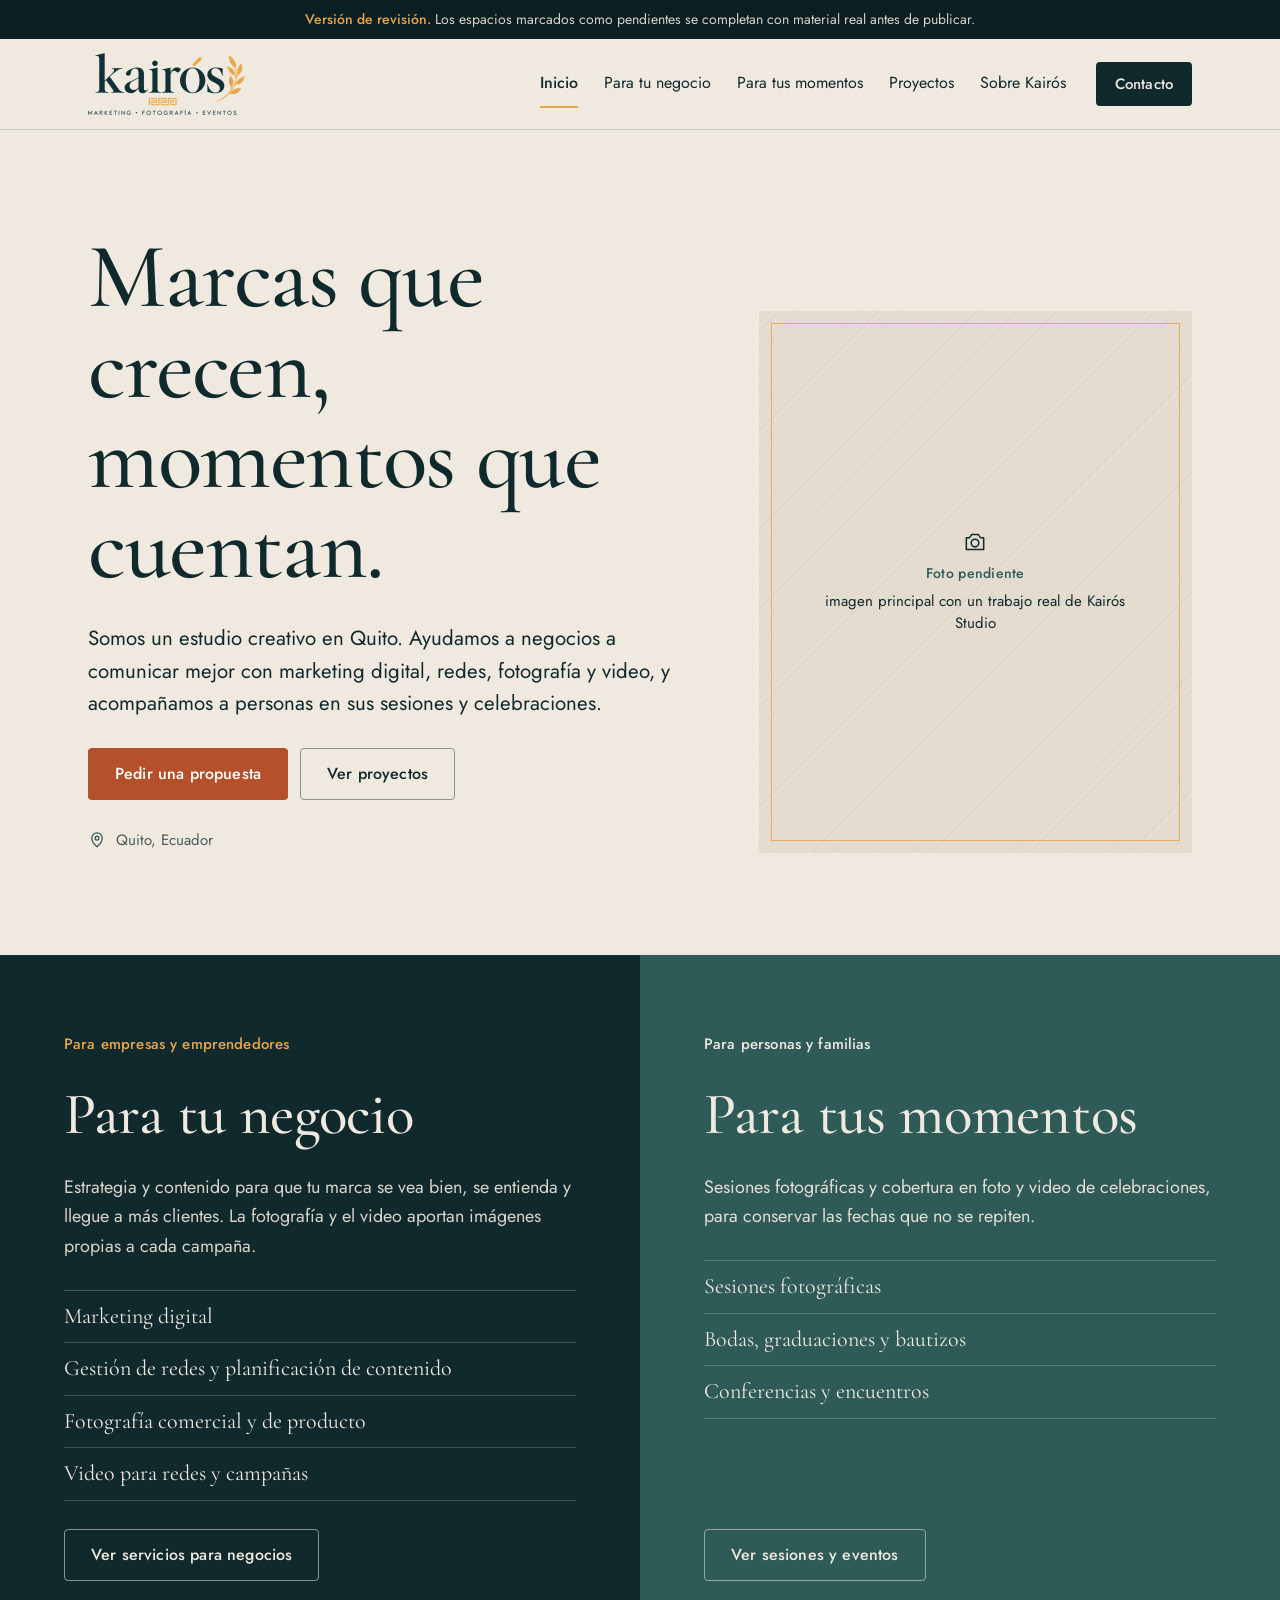
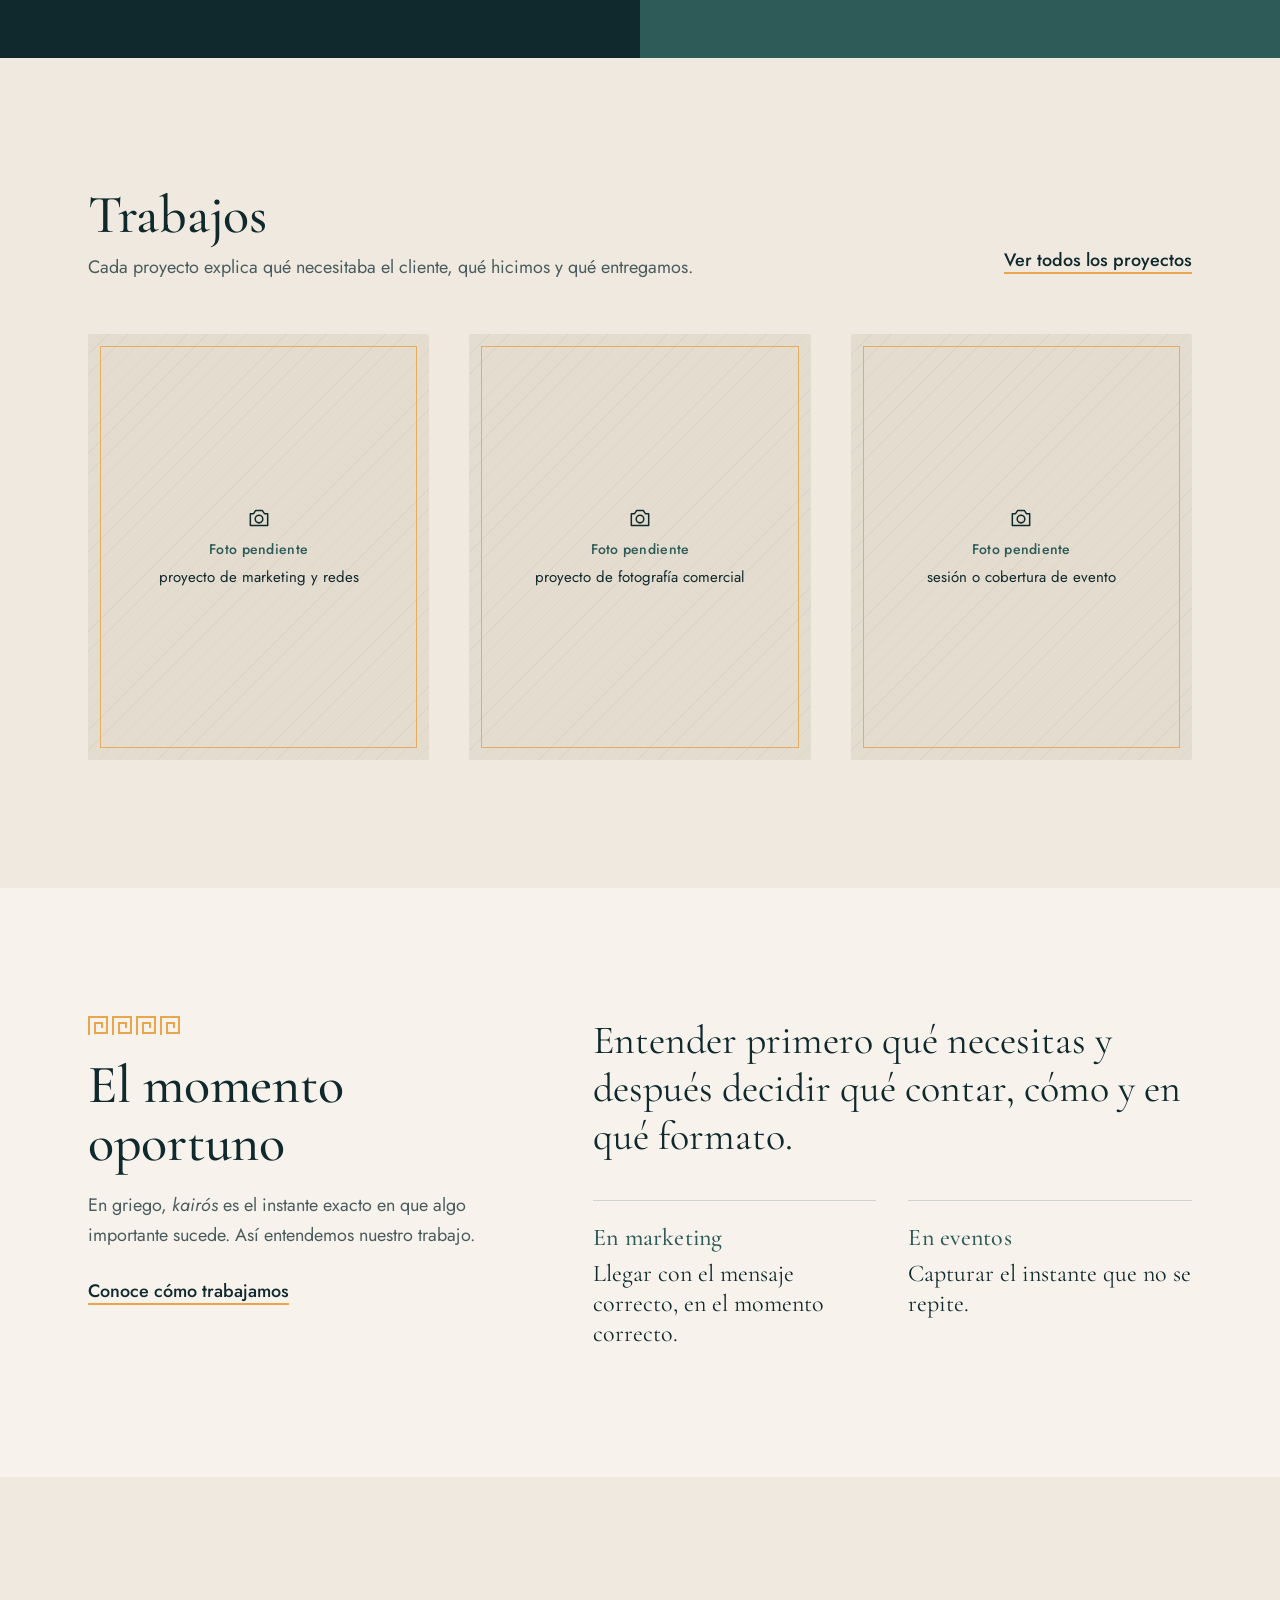
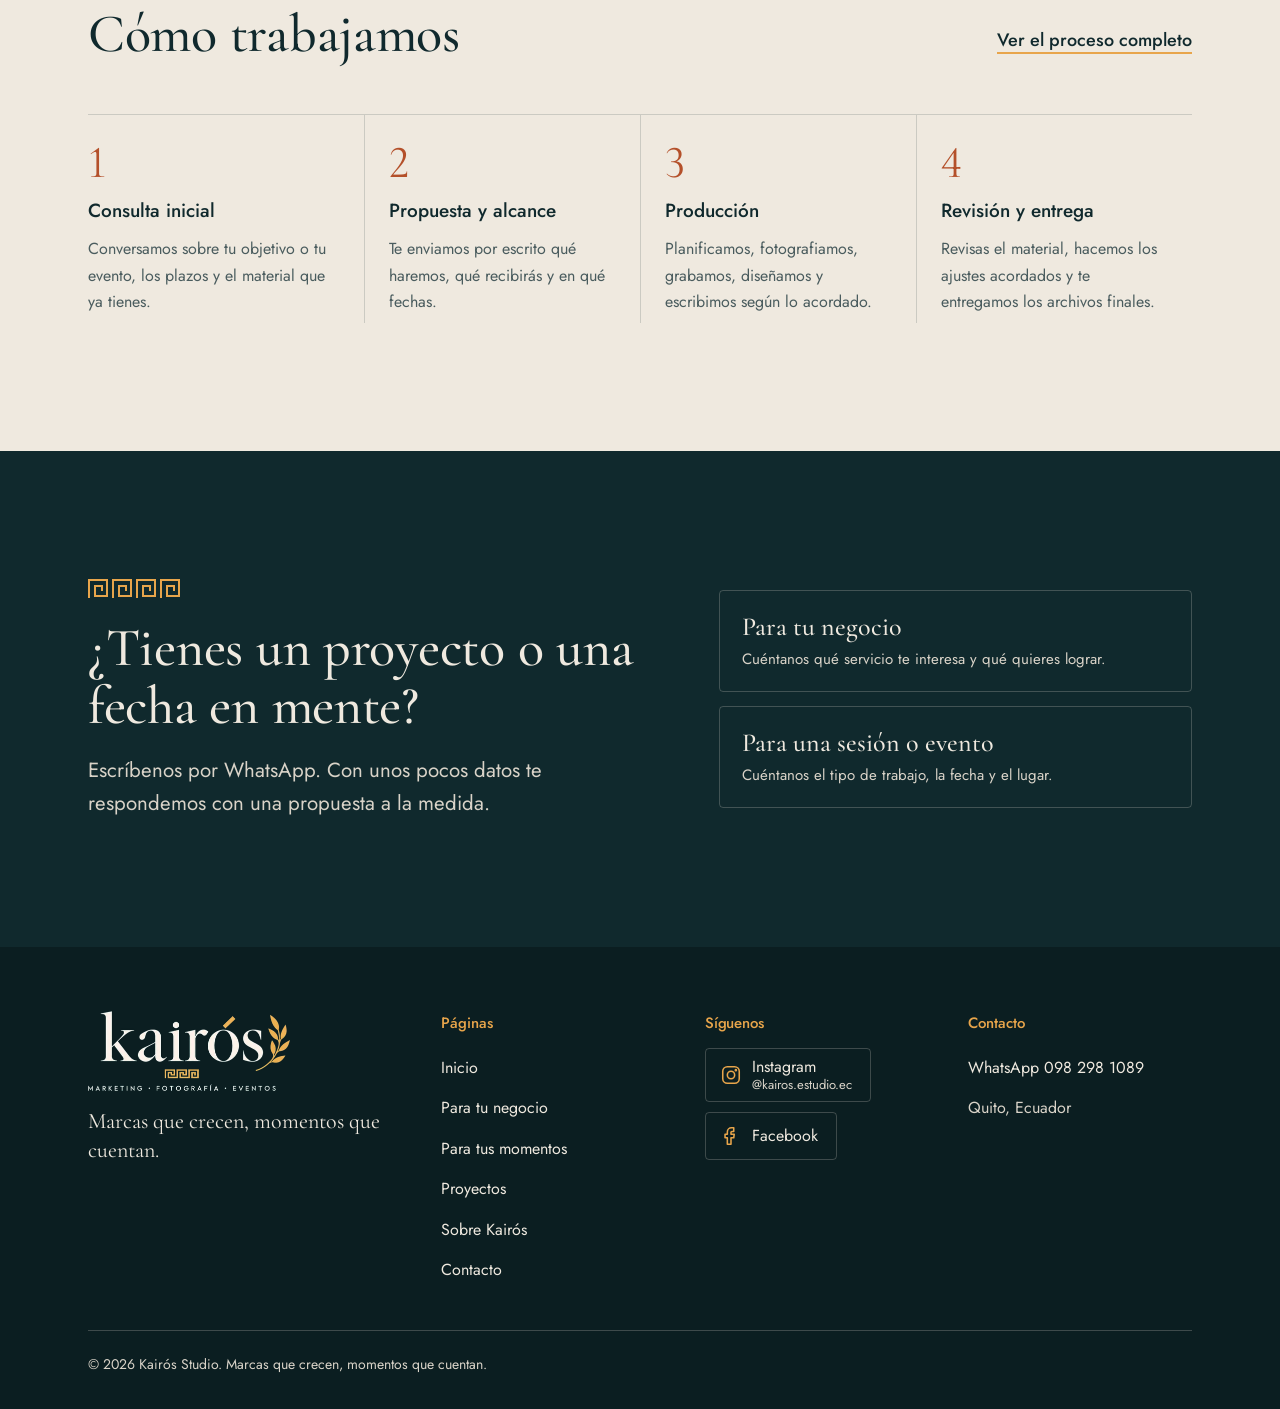
==== index.html @ 13f87791 "Vuelve a la revisión 1 con «Pedir una propuesta» como acción principal - Base: diseño de la revisión" ====
<!doctype html>
<html lang="es-EC">
<head>
<meta charset="utf-8">
<meta name="viewport" content="width=device-width, initial-scale=1">
<title>Kairós Studio · Marketing digital, fotografía y video en Quito</title>
<meta name="description" content="Estudio creativo en Quito: marketing digital, gestión de redes, fotografía comercial y video para negocios; sesiones y cobertura de celebraciones.">
<link rel="canonical" href="https://kairos-studio-ec.vercel.app/">
<meta name="theme-color" content="#10292D">
<meta property="og:type" content="website">
<meta property="og:locale" content="es_EC">
<meta property="og:site_name" content="Kairós Studio">
<meta property="og:url" content="https://kairos-studio-ec.vercel.app/">
<meta property="og:title" content="Kairós Studio · Marketing digital, fotografía y video en Quito">
<meta property="og:description" content="Estudio creativo en Quito: marketing digital, gestión de redes, fotografía comercial y video para negocios; sesiones y cobertura de celebraciones.">
<meta property="og:image" content="https://kairos-studio-ec.vercel.app/assets/og.jpg">
<meta name="twitter:card" content="summary_large_image">
<link rel="icon" type="image/png" href="/assets/favicon.png">
<link rel="apple-touch-icon" href="/assets/apple-touch-icon.png">
<link rel="preconnect" href="https://fonts.googleapis.com">
<link rel="preconnect" href="https://fonts.gstatic.com" crossorigin>
<link rel="stylesheet" href="https://fonts.googleapis.com/css2?family=Cormorant+Garamond:wght@500;600&amp;family=Jost:wght@400;500&amp;display=swap">
<link rel="stylesheet" href="/css/site.css">
<script>
document.documentElement.classList.add('js');
(function(){var m={'#servicios':'/negocio','#proceso':'/sobre#proceso','#eventos':'/momentos','#portafolio':'/proyectos','#nosotros':'/sobre'};function ir(){var p=location.pathname;if((p==='/'||p==='/index.html'||p==='/index')&&m[location.hash]){location.replace(m[location.hash]);}}ir();window.addEventListener('hashchange',ir);})();
</script>
<script src="/js/site.js" defer></script>
<script type="application/ld+json">
{"@context":"https://schema.org","@type":"ProfessionalService","name":"Kairós Studio","url":"https://kairos-studio-ec.vercel.app/","image":"https://kairos-studio-ec.vercel.app/assets/og.jpg",
"slogan":"Marcas que crecen, momentos que cuentan.","telephone":"+593982981089",
"address":{"@type":"PostalAddress","addressLocality":"Quito","addressCountry":"EC"},"areaServed":"Quito",
"sameAs":["https://www.instagram.com/kairos.estudio.ec/","https://www.facebook.com/profile.php?id=61595387390430"]}
</script>
</head>
<body>
<a class="skip-link" href="#contenido">Saltar al contenido</a>
<header class="site-header">
<p class="aviso-revision"><strong>Versión de revisión.</strong> Los espacios marcados como pendientes se completan con material real antes de publicar.</p>
<div class="wrap cabecera">
<a class="marca" href="/" aria-label="Kairós Studio, ir a Inicio"><img src="/assets/logo-petroleo.webp" alt="Kairós Studio" width="157" height="62"></a>
<button class="boton-menu" type="button" aria-expanded="false" aria-controls="menu">
<svg class="ico-abrir" width="20" height="20" viewBox="0 0 24 24" fill="none" stroke="currentColor" stroke-width="1.8" stroke-linecap="round" stroke-linejoin="round" aria-hidden="true" focusable="false"><path d="M4 7h16M4 12h16M4 17h16"></path></svg>
<svg class="ico-cerrar" width="20" height="20" viewBox="0 0 24 24" fill="none" stroke="currentColor" stroke-width="1.8" stroke-linecap="round" stroke-linejoin="round" aria-hidden="true" focusable="false"><path d="M6 6l12 12M18 6L6 18"></path></svg>
Menú
</button>
<nav id="menu" class="menu" aria-label="Principal">
<a class="menu-enlace" href="/" aria-current="page">Inicio</a>
<a class="menu-enlace" href="/negocio">Para tu negocio</a>
<a class="menu-enlace" href="/momentos">Para tus momentos</a>
<a class="menu-enlace" href="/proyectos">Proyectos</a>
<a class="menu-enlace" href="/sobre">Sobre Kairós</a>
<a class="btn btn-oscuro btn-s" href="/contacto">Contacto</a>
</nav>
</div>
</header>
<main id="contenido">
<div class="wrap portada">
<div class="portada-texto">
<h1 class="t-portada">Marcas que crecen, momentos que cuentan.</h1>
<p class="entrada">Somos un estudio creativo en Quito. Ayudamos a negocios a comunicar mejor con marketing digital, redes, fotografía y video, y acompañamos a personas en sus sesiones y celebraciones.</p>
<div class="botones">
<a class="btn btn-principal" href="/contacto">Pedir una propuesta</a>
<a class="btn btn-linea" href="/proyectos">Ver proyectos</a>
</div>
<p class="portada-lugar"><svg width="18" height="18" viewBox="0 0 24 24" fill="none" stroke="currentColor" stroke-width="1.7" stroke-linecap="round" stroke-linejoin="round" aria-hidden="true" focusable="false"><path d="M12 21s-7-6.2-7-11.5A7 7 0 0 1 19 9.5C19 14.8 12 21 12 21z"></path><circle cx="12" cy="9.5" r="2.5"></circle></svg>Quito, Ecuador</p>
</div>
<figure class="foto foto--retrato foto--pendiente" role="img" aria-label="Espacio para foto pendiente: imagen principal con un trabajo real de Kairós Studio"><figcaption class="foto-nota"><svg width="26" height="26" viewBox="0 0 24 24" fill="none" stroke="currentColor" stroke-width="1.4" stroke-linecap="round" stroke-linejoin="round" aria-hidden="true" focusable="false"><path d="M4 8h3l2-3h6l2 3h3v11H4z"></path><circle cx="12" cy="13" r="3.5"></circle></svg><strong>Foto pendiente</strong><span>imagen principal con un trabajo real de Kairós Studio</span></figcaption></figure>
</div>

<section class="diptico" aria-label="Elige tu recorrido">
<div class="recorrido recorrido--negocio sobre-oscuro">
<p class="etiqueta" style="color: var(--dorado)">Para empresas y emprendedores</p>
<h2>Para tu negocio</h2>
<p>Estrategia y contenido para que tu marca se vea bien, se entienda y llegue a más clientes. La fotografía y el video aportan imágenes propias a cada campaña.</p>
<ul class="recorrido-lista">
<li>Marketing digital</li><li>Gestión de redes y planificación de contenido</li><li>Fotografía comercial y de producto</li><li>Video para redes y campañas</li>
</ul>
<div class="botones"><a class="btn btn-linea" href="/negocio">Ver servicios para negocios</a></div>
</div>
<div class="recorrido recorrido--momentos sobre-jade">
<p class="etiqueta">Para personas y familias</p>
<h2>Para tus momentos</h2>
<p>Sesiones fotográficas y cobertura en foto y video de celebraciones, para conservar las fechas que no se repiten.</p>
<ul class="recorrido-lista">
<li>Sesiones fotográficas</li>
<li>Bodas, graduaciones y bautizos</li>
<li>Conferencias y encuentros</li>
</ul>
<div class="botones"><a class="btn btn-linea" href="/momentos">Ver sesiones y eventos</a></div>
</div>
</section>

<section class="bloque" aria-labelledby="trabajos-titulo">
<div class="wrap">
<div class="encabezado-fila">
<div class="pila-s"><h2 id="trabajos-titulo" class="t-seccion">Trabajos</h2><p class="suave medida">Cada proyecto explica qué necesitaba el cliente, qué hicimos y qué entregamos.</p></div>
<a class="enlace-flecha" href="/proyectos">Ver todos los proyectos</a>
</div>
<div class="proyectos" style="grid-template-columns: repeat(auto-fit, minmax(260px, 1fr))">
<figure class="foto foto--retrato foto--pendiente" role="img" aria-label="Espacio para foto pendiente: proyecto de marketing y redes"><figcaption class="foto-nota"><svg width="26" height="26" viewBox="0 0 24 24" fill="none" stroke="currentColor" stroke-width="1.4" stroke-linecap="round" stroke-linejoin="round" aria-hidden="true" focusable="false"><path d="M4 8h3l2-3h6l2 3h3v11H4z"></path><circle cx="12" cy="13" r="3.5"></circle></svg><strong>Foto pendiente</strong><span>proyecto de marketing y redes</span></figcaption></figure>
<figure class="foto foto--retrato foto--pendiente" role="img" aria-label="Espacio para foto pendiente: proyecto de fotografía comercial"><figcaption class="foto-nota"><svg width="26" height="26" viewBox="0 0 24 24" fill="none" stroke="currentColor" stroke-width="1.4" stroke-linecap="round" stroke-linejoin="round" aria-hidden="true" focusable="false"><path d="M4 8h3l2-3h6l2 3h3v11H4z"></path><circle cx="12" cy="13" r="3.5"></circle></svg><strong>Foto pendiente</strong><span>proyecto de fotografía comercial</span></figcaption></figure>
<figure class="foto foto--retrato foto--pendiente" role="img" aria-label="Espacio para foto pendiente: sesión o cobertura de evento"><figcaption class="foto-nota"><svg width="26" height="26" viewBox="0 0 24 24" fill="none" stroke="currentColor" stroke-width="1.4" stroke-linecap="round" stroke-linejoin="round" aria-hidden="true" focusable="false"><path d="M4 8h3l2-3h6l2 3h3v11H4z"></path><circle cx="12" cy="13" r="3.5"></circle></svg><strong>Foto pendiente</strong><span>sesión o cobertura de evento</span></figcaption></figure>
</div>
</div>
</section>

<section class="bloque fondo-papel" aria-labelledby="enfoque-titulo">
<div class="wrap significado">
<div class="pila">
<svg class="greca" viewBox="0 0 96 20" aria-hidden="true" focusable="false"><path d="M1 19V1h18v16H7V7h7v5M25 19V1h18v16H31V7h7v5M49 19V1h18v16H55V7h7v5M73 19V1h18v16H79V7h7v5" fill="none" stroke="currentColor" stroke-width="2"></path></svg>
<h2 id="enfoque-titulo" class="t-seccion">El momento oportuno</h2>
<p class="suave">En griego, <em>kairós</em> es el instante exacto en que algo importante sucede. Así entendemos nuestro trabajo.</p>
<a class="enlace-flecha" href="/sobre">Conoce cómo trabajamos</a>
</div>
<div>
<blockquote>Entender primero qué necesitas y después decidir qué contar, cómo y en qué formato.</blockquote>
<div class="significado-pares">
<div><p class="etiqueta">En marketing</p><p>Llegar con el mensaje correcto, en el momento correcto.</p></div>
<div><p class="etiqueta">En eventos</p><p>Capturar el instante que no se repite.</p></div>
</div>
</div>
</div>
</section>

<section class="bloque" aria-labelledby="proceso-titulo">
<div class="wrap">
<div class="encabezado-fila">
<h2 id="proceso-titulo" class="t-seccion">Cómo trabajamos</h2>
<a class="enlace-flecha" href="/sobre#proceso">Ver el proceso completo</a>
</div>
<ol class="pasos"><li><h3>Consulta inicial</h3><p>Conversamos sobre tu objetivo o tu evento, los plazos y el material que ya tienes.</p></li><li><h3>Propuesta y alcance</h3><p>Te enviamos por escrito qué haremos, qué recibirás y en qué fechas.</p></li><li><h3>Producción</h3><p>Planificamos, fotografiamos, grabamos, diseñamos y escribimos según lo acordado.</p></li><li><h3>Revisión y entrega</h3><p>Revisas el material, hacemos los ajustes acordados y te entregamos los archivos finales.</p></li></ol>
</div>
</section>

<section class="sobre-oscuro bloque" aria-labelledby="llamada-titulo">
<div class="wrap llamada">
<div class="pila">
<svg class="greca" viewBox="0 0 96 20" aria-hidden="true" focusable="false"><path d="M1 19V1h18v16H7V7h7v5M25 19V1h18v16H31V7h7v5M49 19V1h18v16H55V7h7v5M73 19V1h18v16H79V7h7v5" fill="none" stroke="currentColor" stroke-width="2"></path></svg>
<h2 id="llamada-titulo" class="t-seccion">¿Tienes un proyecto o una fecha en mente?</h2>
<p class="entrada">Escríbenos por WhatsApp. Con unos pocos datos te respondemos con una propuesta a la medida.</p>
</div>
<div class="llamada-opciones">
<a class="llamada-opcion" href="/contacto#negocio"><strong>Para tu negocio</strong><span>Cuéntanos qué servicio te interesa y qué quieres lograr.</span></a>
<a class="llamada-opcion" href="/contacto#momentos"><strong>Para una sesión o evento</strong><span>Cuéntanos el tipo de trabajo, la fecha y el lugar.</span></a>
</div>
</div>
</section>
</main>
<footer class="site-footer">
<div class="wrap pie">
<div class="pie-marca">
<a href="/" aria-label="Kairós Studio, ir a Inicio"><img src="/assets/logo-marfil.webp" alt="Kairós Studio: marketing, fotografía, eventos" width="202" height="80"></a>
<p>Marcas que crecen, momentos que cuentan.</p>
</div>
<nav aria-label="Páginas del sitio">
<h2>Páginas</h2>
<ul class="pie-enlaces">
<li><a href="/">Inicio</a></li>
<li><a href="/negocio">Para tu negocio</a></li>
<li><a href="/momentos">Para tus momentos</a></li>
<li><a href="/proyectos">Proyectos</a></li>
<li><a href="/sobre">Sobre Kairós</a></li>
<li><a href="/contacto">Contacto</a></li>
</ul>
</nav>
<div>
<h2>Síguenos</h2>
<ul class="redes">
<li><a class="red" href="https://www.instagram.com/kairos.estudio.ec/" target="_blank" rel="noopener noreferrer"><svg width="22" height="22" viewBox="0 0 24 24" fill="none" stroke="currentColor" stroke-width="1.7" stroke-linecap="round" stroke-linejoin="round" aria-hidden="true" focusable="false"><rect x="3" y="3" width="18" height="18" rx="5"></rect><circle cx="12" cy="12" r="4"></circle><circle cx="17.3" cy="6.7" r="0.6" fill="currentColor"></circle></svg><span>Instagram<small>@kairos.estudio.ec</small></span><span class="visually-hidden"> (se abre en una pestaña nueva)</span></a></li>
<li><a class="red" href="https://www.facebook.com/profile.php?id=61595387390430" target="_blank" rel="noopener noreferrer"><svg width="22" height="22" viewBox="0 0 24 24" fill="none" stroke="currentColor" stroke-width="1.7" stroke-linecap="round" stroke-linejoin="round" aria-hidden="true" focusable="false"><path d="M15 3h-2.5A4.5 4.5 0 0 0 8 7.5V10H5.5v4H8v7h4v-7h3l.5-4H12V7.8c0-.6.5-.8 1-.8h2z"></path></svg><span>Facebook</span><span class="visually-hidden"> (se abre en una pestaña nueva)</span></a></li>
</ul>
</div>
<div>
<h2>Contacto</h2>
<ul class="pie-enlaces">
<li><a href="https://wa.me/593982981089?text=Hola%2C%20Kair%C3%B3s%20Studio.%20Quiero%20hacer%20una%20consulta." target="_blank" rel="noopener noreferrer">WhatsApp 098 298 1089<span class="visually-hidden"> (se abre en una pestaña nueva)</span></a></li>
<li class="texto">Quito, Ecuador</li>
</ul>
</div>
</div>
<div class="wrap"><p class="pie-final">© 2026 Kairós Studio. Marcas que crecen, momentos que cuentan.</p></div>
</footer>
</body>
</html>
---- css/site.css ----
/* Kairós Studio · estilos del sitio
   Paleta de marca: petróleo #10292D · jade #2E5A57 · marfil #EFE9DF · dorado #E8A54B
   Atardecer #D9673A no alcanza contraste con texto blanco; los botones usan #B4502A (5.1:1). */

:root {
  --petroleo: #10292D;
  --petroleo-hondo: #0B1E21;
  --jade: #2E5A57;
  --jade-hondo: #24494A;
  --marfil: #EFE9DF;
  --papel: #F7F3EC;
  --marco: #E3DCCF;
  --dorado: #E8A54B;
  --atardecer: #B4502A;
  --atardecer-hover: #9C4322;
  --tinta-suave: #4A5C5E;
  --linea: rgba(16, 41, 45, 0.16);
  --linea-clara: rgba(239, 233, 223, 0.22);
  --claro: #D9D3C8;
  --serif: 'Cormorant Garamond', 'Cormorant', Georgia, 'Times New Roman', serif;
  --sans: 'Jost', 'Avenir Next', 'Helvetica Neue', Arial, sans-serif;
  --ancho: 1200px;
  --margen: clamp(20px, 5vw, 48px);
}

*, *::before, *::after { box-sizing: border-box; }
html { scroll-behavior: smooth; overflow-x: clip; -webkit-text-size-adjust: 100%; }
body {
  margin: 0; background: var(--marfil); color: var(--petroleo);
  font-family: var(--sans); font-size: 18px; line-height: 1.65; font-weight: 400;
}
img { max-width: 100%; height: auto; display: block; }
a { color: var(--jade); text-underline-offset: 3px; }
a:hover { color: var(--petroleo); }
:focus-visible { outline: 2px solid var(--atardecer); outline-offset: 3px; border-radius: 2px; }
.sobre-oscuro :focus-visible, .site-footer :focus-visible { outline-color: var(--dorado); }
[id] { scroll-margin-top: 24px; }
p { margin: 0; }
ul, ol { margin: 0; padding: 0; }

.visually-hidden {
  position: absolute !important; width: 1px; height: 1px; padding: 0; margin: -1px;
  overflow: hidden; clip: rect(0 0 0 0); white-space: nowrap; border: 0;
}
.skip-link {
  position: absolute; left: 16px; top: -80px; z-index: 20;
  background: var(--petroleo); color: var(--marfil); padding: 12px 18px; border-radius: 4px;
}
.skip-link:focus { top: 12px; color: var(--marfil); }

.wrap { max-width: var(--ancho); margin: 0 auto; padding-left: var(--margen); padding-right: var(--margen); }
.bloque { padding-top: clamp(72px, 10vw, 128px); padding-bottom: clamp(72px, 10vw, 128px); }
.bloque--corto { padding-top: clamp(56px, 7vw, 88px); padding-bottom: clamp(56px, 7vw, 88px); }
.fondo-papel { background: var(--papel); }
.fondo-blanco { background: #FFFFFF; }
.sobre-oscuro { background: var(--petroleo); color: var(--marfil); }
.sobre-oscuro a:not(.btn) { color: var(--marfil); }
.sobre-jade { background: var(--jade); color: var(--marfil); }
.sobre-jade a:not(.btn) { color: var(--marfil); }

/* ---------- Tipografía ---------- */
h1, h2, h3, h4 { margin: 0; font-family: var(--serif); font-weight: 500; letter-spacing: -0.005em; }
.t-portada { font-size: clamp(46px, 7.2vw, 96px); line-height: 0.98; letter-spacing: -0.015em; }
.t-pagina { font-size: clamp(42px, 6vw, 76px); line-height: 1.02; }
.t-seccion { font-size: clamp(34px, 4.4vw, 54px); line-height: 1.06; }
.t-sub { font-size: clamp(26px, 2.6vw, 32px); line-height: 1.15; font-weight: 600; }
.entrada { font-size: clamp(19px, 1.6vw, 21px); line-height: 1.6; max-width: 36em; }
.sobre-oscuro .entrada, .sobre-jade .entrada { color: var(--claro); }
.suave { color: var(--tinta-suave); }
.sobre-oscuro .suave { color: var(--claro); }
.etiqueta { font-size: 15px; font-weight: 500; color: var(--jade); letter-spacing: 0.01em; }
.sobre-oscuro .etiqueta { color: var(--dorado); }
.sobre-jade .etiqueta { color: var(--marfil); }
.medida { max-width: 40em; }
.pila > * + * { margin-top: 20px; }
.pila-s > * + * { margin-top: 10px; }
.pila-l > * + * { margin-top: 32px; }

.greca { display: block; width: 96px; height: 20px; color: var(--dorado); }

/* ---------- Botones ---------- */
.btn {
  display: inline-flex; align-items: center; justify-content: center; gap: 10px;
  min-height: 52px; padding: 14px 26px; border-radius: 4px;
  font-family: var(--sans); font-size: 16px; font-weight: 500; line-height: 1.2; letter-spacing: 0.01em;
  text-decoration: none; cursor: pointer; border: 1px solid transparent;
  transition: background-color .15s ease, border-color .15s ease, color .15s ease;
}
.btn svg { flex: none; }
/* Terracota solo para la acción principal: fondo #B4502A con texto blanco (5,1:1) */
.btn-principal, .btn-principal:visited { background: var(--atardecer); color: #FFFFFF; }
.btn-principal:hover { background: var(--atardecer-hover); color: #FFFFFF; }
.btn-oscuro, .btn-oscuro:visited { background: var(--petroleo); color: var(--marfil); }
.btn-oscuro:hover { background: var(--jade); color: var(--marfil); }
.btn-linea, .btn-linea:visited { color: var(--petroleo); border-color: rgba(16,41,45,0.45); background: transparent; }
.btn-linea:hover { background: rgba(16,41,45,0.06); border-color: var(--petroleo); color: var(--petroleo); }
.sobre-oscuro .btn-linea, .sobre-jade .btn-linea,
.sobre-oscuro .btn-linea:visited, .sobre-jade .btn-linea:visited { color: var(--marfil); border-color: rgba(239,233,223,0.55); }
.sobre-oscuro .btn-linea:hover, .sobre-jade .btn-linea:hover { background: rgba(239,233,223,0.1); color: var(--marfil); border-color: var(--marfil); }
.btn-s { min-height: 44px; padding: 10px 18px; font-size: 15px; }
.botones { display: flex; flex-wrap: wrap; gap: 12px; }

.enlace-flecha {
  display: inline-flex; align-items: center; gap: 8px; min-height: 44px;
  font-weight: 500; color: var(--petroleo); text-decoration: underline;
  text-decoration-color: var(--dorado); text-decoration-thickness: 2px; text-underline-offset: 6px;
}
.enlace-flecha:hover { color: var(--jade); }
.sobre-oscuro .enlace-flecha, .sobre-jade .enlace-flecha { color: var(--marfil); }

/* ---------- Encabezado y menú ---------- */
.site-header { background: var(--marfil); border-bottom: 1px solid var(--linea); position: relative; z-index: 5; }
.cabecera { display: flex; flex-wrap: wrap; align-items: center; justify-content: space-between; gap: 12px 24px; padding-top: 14px; padding-bottom: 14px; }
.marca { display: flex; align-items: center; color: var(--petroleo); text-decoration: none; }
.marca img { height: 62px; width: auto; }
.menu { display: flex; flex-wrap: wrap; align-items: center; gap: 4px 26px; font-size: 16px; }
.menu-enlace { color: var(--petroleo); text-decoration: none; padding: 10px 0; border-bottom: 2px solid transparent; }
.menu-enlace:hover { color: var(--jade); border-bottom-color: var(--linea); }
.menu-enlace[aria-current="page"] { border-bottom-color: var(--dorado); font-weight: 500; }
.menu .btn { margin-left: 4px; }
.boton-menu {
  display: none; align-items: center; gap: 8px; min-height: 44px; padding: 8px 16px;
  background: transparent; color: var(--petroleo); font: inherit; font-size: 16px;
  border: 1px solid rgba(16,41,45,0.35); border-radius: 4px; cursor: pointer;
}
.boton-menu .ico-cerrar { display: none; }
.boton-menu[aria-expanded="true"] .ico-abrir { display: none; }
.boton-menu[aria-expanded="true"] .ico-cerrar { display: inline; }

@media (max-width: 1000px) {
  .js .boton-menu { display: inline-flex; }
  .js .menu { display: none; }
  .js .menu.abierto { display: flex; flex-direction: column; align-items: stretch; gap: 0; width: 100%; padding: 6px 0 8px; font-size: 18px; }
  .js .menu.abierto .menu-enlace { padding: 13px 2px; border-bottom: 1px solid var(--linea); }
  .js .menu.abierto .menu-enlace[aria-current="page"] { color: var(--jade); border-bottom-color: var(--linea); }
  .js .menu.abierto .btn { margin: 16px 0 0; }
  .marca img { height: 52px; }
}

/* ---------- Migas ---------- */
.migas ol { list-style: none; display: flex; flex-wrap: wrap; gap: 8px; font-size: 15px; color: var(--tinta-suave); }
.migas li + li::before { content: "/"; margin-right: 8px; opacity: .55; }
.migas a { display: inline-block; padding: 6px 0; text-decoration: none; }
.migas a:hover { text-decoration: underline; }
.migas [aria-current] { display: inline-block; padding: 6px 0; }

/* ---------- Foto pendiente (versión de revisión) ---------- */
.foto { position: relative; margin: 0; background: var(--marco); border-radius: 2px; overflow: hidden; }
.foto--retrato { aspect-ratio: 4 / 5; }
.foto--apaisada { aspect-ratio: 3 / 2; }
.foto--alta { aspect-ratio: 3 / 4; }
.foto--cuadrada { aspect-ratio: 1 / 1; }
.foto--pendiente {
  display: flex; align-items: center; justify-content: center; text-align: center; padding: 24px;
  background-color: var(--marco);
  background-image: repeating-linear-gradient(135deg, rgba(16,41,45,0.035) 0 1px, transparent 1px 14px);
}
.foto--pendiente::after {
  content: ""; position: absolute; inset: 12px; border: 1px solid rgba(232,165,75,0.85); pointer-events: none;
}
.foto--pendiente .foto-nota { max-width: 22em; display: flex; flex-direction: column; align-items: center; gap: 8px; color: var(--petroleo); font-size: 15px; line-height: 1.45; }
.foto--pendiente .foto-nota strong { font-weight: 500; font-size: 14px; letter-spacing: 0.02em; color: var(--jade); }
.sobre-oscuro .foto--pendiente, .sobre-jade .foto--pendiente { background-color: #1B3A3D; background-image: repeating-linear-gradient(135deg, rgba(239,233,223,0.05) 0 1px, transparent 1px 14px); }
.sobre-oscuro .foto--pendiente .foto-nota, .sobre-jade .foto--pendiente .foto-nota { color: var(--marfil); }
.sobre-oscuro .foto--pendiente .foto-nota strong, .sobre-jade .foto--pendiente .foto-nota strong { color: var(--dorado); }

/* Notas de revisión: se eliminan antes de publicar */
.nota-revision {
  border: 1px dashed rgba(16,41,45,0.5); background: rgba(255,255,255,0.55); border-radius: 4px;
  padding: 14px 18px; font-size: 15px; line-height: 1.5; color: var(--petroleo); max-width: 46em;
}
.nota-revision strong { font-weight: 600; }
.sobre-oscuro .nota-revision, .sobre-jade .nota-revision { border-color: rgba(239,233,223,0.6); background: rgba(0,0,0,0.12); color: var(--marfil); }
.aviso-revision { background: var(--petroleo-hondo); color: var(--claro); font-size: 14px; text-align: center; padding: 8px var(--margen); }
.aviso-revision strong { color: var(--dorado); font-weight: 500; }

/* ---------- Inicio ---------- */
.portada { display: grid; grid-template-columns: minmax(0, 7fr) minmax(0, 5fr); gap: clamp(32px, 5vw, 72px); align-items: end; padding-top: clamp(56px, 8vw, 104px); padding-bottom: clamp(56px, 8vw, 104px); }
.portada-texto { display: flex; flex-direction: column; gap: 28px; }
.portada-texto .entrada { max-width: 31em; }
.portada-lugar { display: flex; align-items: center; gap: 10px; font-size: 15px; color: var(--tinta-suave); }
.portada-lugar svg { color: var(--jade); }
@media (max-width: 820px) { .portada { grid-template-columns: minmax(0, 1fr); } .portada .foto { max-width: 520px; } }

/* Díptico: los dos recorridos */
.diptico { display: grid; grid-template-columns: repeat(2, minmax(0, 1fr)); }
.recorrido { display: flex; flex-direction: column; gap: 28px; padding: clamp(40px, 6vw, 80px) clamp(24px, 5vw, 64px) clamp(48px, 6vw, 88px); }
.recorrido--negocio { background: var(--petroleo); color: var(--marfil); }
.recorrido--momentos { background: var(--jade); color: var(--marfil); }
.recorrido h2 { font-size: clamp(38px, 4.6vw, 60px); line-height: 1.02; }
.recorrido p { color: var(--claro); max-width: 30em; }
.recorrido--momentos p { color: #E4DED3; }
.recorrido-lista { list-style: none; border-top: 1px solid var(--linea-clara); }
.recorrido-lista li { padding: 12px 0; border-bottom: 1px solid var(--linea-clara); font-family: var(--serif); font-size: 22px; line-height: 1.25; }
.recorrido .botones { margin-top: auto; }
.recorrido .foto { aspect-ratio: 16 / 10; }
@media (max-width: 860px) { .diptico { grid-template-columns: minmax(0, 1fr); } }

.significado { display: grid; grid-template-columns: minmax(0, 5fr) minmax(0, 7fr); gap: clamp(32px, 6vw, 96px); align-items: start; }
.significado blockquote { margin: 0; font-family: var(--serif); font-size: clamp(28px, 3.2vw, 40px); line-height: 1.2; }
.significado-pares { display: grid; grid-template-columns: repeat(2, minmax(0, 1fr)); gap: 32px; margin-top: 40px; }
.significado-pares div { border-top: 1px solid var(--linea); padding-top: 16px; }
.significado-pares p { font-family: var(--serif); font-size: 24px; line-height: 1.25; margin-top: 6px; }
@media (max-width: 820px) { .significado { grid-template-columns: minmax(0, 1fr); } }
@media (max-width: 520px) { .significado-pares { grid-template-columns: minmax(0, 1fr); } }

/* Pasos (proceso) */
.pasos { list-style: none; display: grid; grid-template-columns: repeat(4, minmax(0, 1fr)); gap: 0; counter-reset: paso; border-top: 1px solid var(--linea); }
.pasos li { counter-increment: paso; padding: 24px 24px 8px 0; display: flex; flex-direction: column; gap: 10px; }
.pasos li + li { padding-left: 24px; border-left: 1px solid var(--linea); }
.pasos li::before { content: counter(paso); font-family: var(--serif); font-size: 46px; line-height: 1; color: var(--atardecer); font-variant-numeric: lining-nums; }
.pasos h3 { font-family: var(--sans); font-size: 19px; font-weight: 500; letter-spacing: 0; }
.pasos p { font-size: 16px; color: var(--tinta-suave); }
@media (max-width: 900px) {
  .pasos { grid-template-columns: repeat(2, minmax(0, 1fr)); }
  .pasos li:nth-child(3) { padding-left: 0; border-left: 0; }
  .pasos li:nth-child(n+3) { border-top: 1px solid var(--linea); margin-top: 16px; }
}
@media (max-width: 560px) {
  .pasos { grid-template-columns: minmax(0, 1fr); }
  .pasos li, .pasos li + li { padding-left: 0; border-left: 0; }
  .pasos li + li { border-top: 1px solid var(--linea); margin-top: 8px; }
}

/* Cabeceras de sección con enlace */
.encabezado-fila { display: flex; flex-wrap: wrap; align-items: flex-end; justify-content: space-between; gap: 16px 32px; margin-bottom: clamp(32px, 4vw, 56px); }

/* Llamada final de contacto */
.llamada { display: grid; grid-template-columns: minmax(0, 6fr) minmax(0, 5fr); gap: clamp(32px, 5vw, 80px); align-items: center; }
.llamada-opciones { display: flex; flex-direction: column; gap: 14px; }
.llamada-opcion { display: flex; flex-direction: column; gap: 4px; padding: 20px 22px; border: 1px solid var(--linea-clara); border-radius: 4px; text-decoration: none; color: var(--marfil); transition: background-color .15s ease, border-color .15s ease; }
.llamada-opcion:hover { background: rgba(239,233,223,0.07); border-color: rgba(239,233,223,0.55); color: var(--marfil); }
.llamada-opcion strong { font-family: var(--serif); font-size: 26px; font-weight: 500; line-height: 1.2; }
.llamada-opcion span { font-size: 15px; color: var(--claro); }
@media (max-width: 820px) { .llamada { grid-template-columns: minmax(0, 1fr); } }

/* ---------- Páginas internas ---------- */
.cabecera-pagina { padding-top: clamp(40px, 6vw, 72px); padding-bottom: clamp(48px, 7vw, 96px); }
.cabecera-pagina .migas { margin-bottom: clamp(28px, 4vw, 48px); }
.cabecera-pagina-grid { display: grid; grid-template-columns: minmax(0, 7fr) minmax(0, 5fr); gap: clamp(32px, 5vw, 72px); align-items: end; }
@media (max-width: 820px) { .cabecera-pagina-grid { grid-template-columns: minmax(0, 1fr); } }

/* Servicio (Para tu negocio) */
.servicio { display: grid; grid-template-columns: minmax(0, 5fr) minmax(0, 7fr); gap: clamp(28px, 5vw, 80px); padding-top: clamp(48px, 6vw, 72px); padding-bottom: clamp(48px, 6vw, 72px); border-top: 1px solid var(--linea); }
.servicio:first-child { border-top: 0; padding-top: 0; }
.servicio-titulo { display: flex; flex-direction: column; gap: 18px; }
.servicio-titulo .foto { margin-top: 8px; }
.servicio-detalle { display: grid; grid-template-columns: repeat(2, minmax(0, 1fr)); gap: 28px 40px; align-content: start; }
.servicio-detalle h3 { font-family: var(--sans); font-size: 15px; font-weight: 500; color: var(--jade); letter-spacing: 0.01em; margin-bottom: 8px; }
.servicio-detalle .ancho { grid-column: 1 / -1; }
.servicio-detalle .necesidad { font-family: var(--serif); font-size: clamp(24px, 2.4vw, 30px); line-height: 1.25; }
.lista-guion { list-style: none; }
.lista-guion li { position: relative; padding: 8px 0 8px 22px; border-bottom: 1px solid var(--linea); font-size: 17px; line-height: 1.45; }
.lista-guion li::before { content: ""; position: absolute; left: 0; top: 18px; width: 10px; height: 1px; background: var(--dorado); }
.sobre-oscuro .lista-guion li, .sobre-jade .lista-guion li { border-bottom-color: var(--linea-clara); }
@media (max-width: 900px) { .servicio { grid-template-columns: minmax(0, 1fr); } }
@media (max-width: 560px) { .servicio-detalle { grid-template-columns: minmax(0, 1fr); } }

/* Formas de trabajar */
.formas { display: grid; grid-template-columns: repeat(2, minmax(0, 1fr)); gap: 24px; }
.forma { background: var(--papel); border: 1px solid var(--linea); border-radius: 4px; padding: clamp(28px, 4vw, 44px); display: flex; flex-direction: column; gap: 18px; }
.forma--mensual { background: var(--petroleo); color: var(--marfil); border-color: var(--petroleo); }
.forma--mensual .suave { color: var(--claro); }
.forma--mensual .etiqueta { color: var(--dorado); }
.combos { list-style: none; display: flex; flex-direction: column; gap: 14px; }
.combos li { border-top: 1px solid var(--linea); padding-top: 14px; }
.forma--mensual .combos li { border-top-color: var(--linea-clara); }
.combos strong { display: block; font-family: var(--serif); font-size: 23px; font-weight: 600; line-height: 1.2; margin-bottom: 2px; }
.combos span { font-size: 16px; }
@media (max-width: 820px) { .formas { grid-template-columns: minmax(0, 1fr); } }

/* Para tus momentos */
.momentos-grid { display: grid; grid-template-columns: repeat(2, minmax(0, 1fr)); gap: clamp(32px, 5vw, 72px); }
.momento { display: flex; flex-direction: column; gap: 20px; }
.tipos { list-style: none; display: grid; grid-template-columns: repeat(2, minmax(0, 1fr)); gap: 0 28px; }
.tipos li { padding: 14px 0; border-bottom: 1px solid var(--linea); }
.tipos strong { display: block; font-family: var(--serif); font-size: 24px; font-weight: 600; line-height: 1.2; }
.tipos span { font-size: 15px; color: var(--tinta-suave); }
.alcance { display: grid; grid-template-columns: minmax(0, 1fr) minmax(0, 1fr); gap: 24px 48px; }
@media (max-width: 820px) { .momentos-grid, .alcance { grid-template-columns: minmax(0, 1fr); } }
@media (max-width: 460px) { .tipos { grid-template-columns: minmax(0, 1fr); } }

/* Proyectos */
.filtros { display: flex; flex-wrap: wrap; gap: 8px; margin-bottom: 40px; }
.filtro {
  min-height: 44px; padding: 8px 18px; border-radius: 4px; cursor: pointer;
  font: inherit; font-size: 15px; color: var(--petroleo); background: transparent; border: 1px solid rgba(16,41,45,0.35);
}
.filtro:hover { border-color: var(--petroleo); }
.filtro[aria-pressed="true"] { background: var(--petroleo); color: var(--marfil); border-color: var(--petroleo); }
.proyectos { display: grid; grid-template-columns: repeat(2, minmax(0, 1fr)); gap: 56px 40px; }
.proyecto { display: flex; flex-direction: column; gap: 18px; }
.proyecto[hidden] { display: none; }
.proyecto-cat { font-size: 14px; font-weight: 500; color: var(--jade); }
.proyecto dl { margin: 0; display: grid; grid-template-columns: minmax(0, 1fr); gap: 0; }
.proyecto dl > div { display: grid; grid-template-columns: 9.5em minmax(0, 1fr); gap: 16px; padding: 12px 0; border-top: 1px solid var(--linea); }
.proyecto dt { font-size: 15px; font-weight: 500; color: var(--jade); }
.proyecto dd { margin: 0; font-size: 16px; }
.pendiente-txt { color: var(--tinta-suave); font-style: italic; }
.estado-filtro { font-size: 15px; color: var(--tinta-suave); margin-bottom: 20px; }
@media (max-width: 820px) { .proyectos { grid-template-columns: minmax(0, 1fr); } }
@media (max-width: 460px) { .proyecto dl > div { grid-template-columns: minmax(0, 1fr); gap: 2px; } }

/* Sobre Kairós */
.mv { display: grid; grid-template-columns: repeat(2, minmax(0, 1fr)); gap: clamp(32px, 5vw, 72px); }
.mv p.grande { font-family: var(--serif); font-size: clamp(24px, 2.4vw, 30px); line-height: 1.3; }
.enfoque { display: grid; grid-template-columns: repeat(3, minmax(0, 1fr)); gap: 32px; }
.enfoque > div { border-top: 2px solid var(--petroleo); padding-top: 18px; }
@media (max-width: 860px) { .mv, .enfoque { grid-template-columns: minmax(0, 1fr); } }

/* ---------- Contacto ---------- */
.contacto-grid { display: grid; grid-template-columns: repeat(2, minmax(0, 1fr)); gap: 24px; align-items: start; }
.panel { background: #FFFFFF; border: 1px solid var(--linea); border-radius: 4px; padding: clamp(24px, 4vw, 40px); }
.panel--momentos { background: var(--papel); }
.panel form { display: flex; flex-direction: column; gap: 18px; margin-top: 20px; }
.campo { display: flex; flex-direction: column; gap: 6px; }
.campo label { font-size: 15px; font-weight: 500; }
.campo .ayuda { font-size: 14px; color: var(--tinta-suave); }
.campo input, .campo select, .campo textarea {
  font: inherit; font-size: 17px; color: var(--petroleo); background: #FFFFFF;
  border: 1px solid rgba(16,41,45,0.45); border-radius: 4px; padding: 11px 14px; min-height: 48px; width: 100%;
}
.campo textarea { min-height: 104px; resize: vertical; line-height: 1.5; }
.campo select { appearance: none; background-image: url("data:image/svg+xml,%3Csvg xmlns='http://www.w3.org/2000/svg' width='14' height='14' viewBox='0 0 24 24' fill='none' stroke='%2310292D' stroke-width='2'%3E%3Cpath d='M6 9l6 6 6-6'/%3E%3C/svg%3E"); background-repeat: no-repeat; background-position: right 14px center; padding-right: 40px; }
.campo input:focus-visible, .campo select:focus-visible, .campo textarea:focus-visible { outline: 2px solid var(--atardecer); outline-offset: 1px; border-color: var(--petroleo); }
.campo [aria-invalid="true"] { border-color: #9C2F1B; border-width: 2px; }
.error { font-size: 14px; color: #8E2A17; font-weight: 500; }
.error:empty { display: none; }
.vista-previa { background: var(--marfil); border-left: 3px solid var(--dorado); padding: 14px 16px; font-size: 15px; line-height: 1.55; white-space: pre-line; border-radius: 0 4px 4px 0; }
.vista-titulo { font-size: 14px; font-weight: 500; color: var(--jade); }
.aclaracion { font-size: 14px; color: var(--tinta-suave); }
.datos-directos { display: grid; grid-template-columns: repeat(3, minmax(0, 1fr)); gap: 32px; }
.datos-directos h2 { font-family: var(--sans); font-size: 15px; font-weight: 500; color: var(--jade); margin-bottom: 10px; }
@media (max-width: 880px) { .contacto-grid, .datos-directos { grid-template-columns: minmax(0, 1fr); } }

/* Redes */
.redes { list-style: none; display: flex; flex-wrap: wrap; gap: 10px; }
.red {
  display: inline-flex; align-items: center; gap: 10px; min-height: 48px; padding: 8px 18px 8px 14px;
  border: 1px solid var(--linea); border-radius: 4px; text-decoration: none; color: var(--petroleo); font-size: 16px; line-height: 1.25;
}
.red:hover { border-color: var(--petroleo); background: rgba(16,41,45,0.04); color: var(--petroleo); }
.red svg { color: var(--jade); flex: none; }
.red small { display: block; font-size: 13px; color: var(--tinta-suave); }
.site-footer .red { color: var(--marfil); border-color: var(--linea-clara); }
.site-footer .red:hover { border-color: rgba(239,233,223,0.6); background: rgba(239,233,223,0.06); color: var(--marfil); }
.site-footer .red svg { color: var(--dorado); }
.site-footer .red small { color: var(--claro); }

/* ---------- Pie ---------- */
.site-footer { background: var(--petroleo-hondo); color: var(--claro); }
.pie { display: grid; grid-template-columns: minmax(0, 1.4fr) repeat(3, minmax(0, 1fr)); gap: 40px; padding-top: 64px; padding-bottom: 40px; }
.pie-marca { display: flex; flex-direction: column; gap: 16px; }
.pie-marca img { height: 80px; width: auto; }
.pie-marca p { font-family: var(--serif); font-size: 22px; line-height: 1.3; color: var(--marfil); max-width: 14em; }
.pie h2 { font-family: var(--sans); font-size: 15px; font-weight: 500; color: var(--dorado); margin-bottom: 12px; }
.pie-enlaces { list-style: none; }
.pie-enlaces a { display: inline-block; padding: 7px 0; color: var(--marfil); text-decoration: none; font-size: 16px; }
.pie-enlaces a:hover { color: var(--dorado); text-decoration: underline; }
.pie-enlaces li.texto { padding: 7px 0; font-size: 16px; }
.site-footer .redes { flex-direction: column; align-items: flex-start; }
.pie-final { border-top: 1px solid var(--linea-clara); padding-top: 22px; padding-bottom: 32px; font-size: 14px; }
@media (max-width: 960px) { .pie { grid-template-columns: repeat(2, minmax(0, 1fr)); } }
@media (max-width: 560px) { .pie { grid-template-columns: minmax(0, 1fr); } }

/* 404 */
.no-encontrada { text-align: left; }

@media (prefers-reduced-motion: reduce) {
  html { scroll-behavior: auto; }
  *, *::before, *::after { transition: none !important; }
}
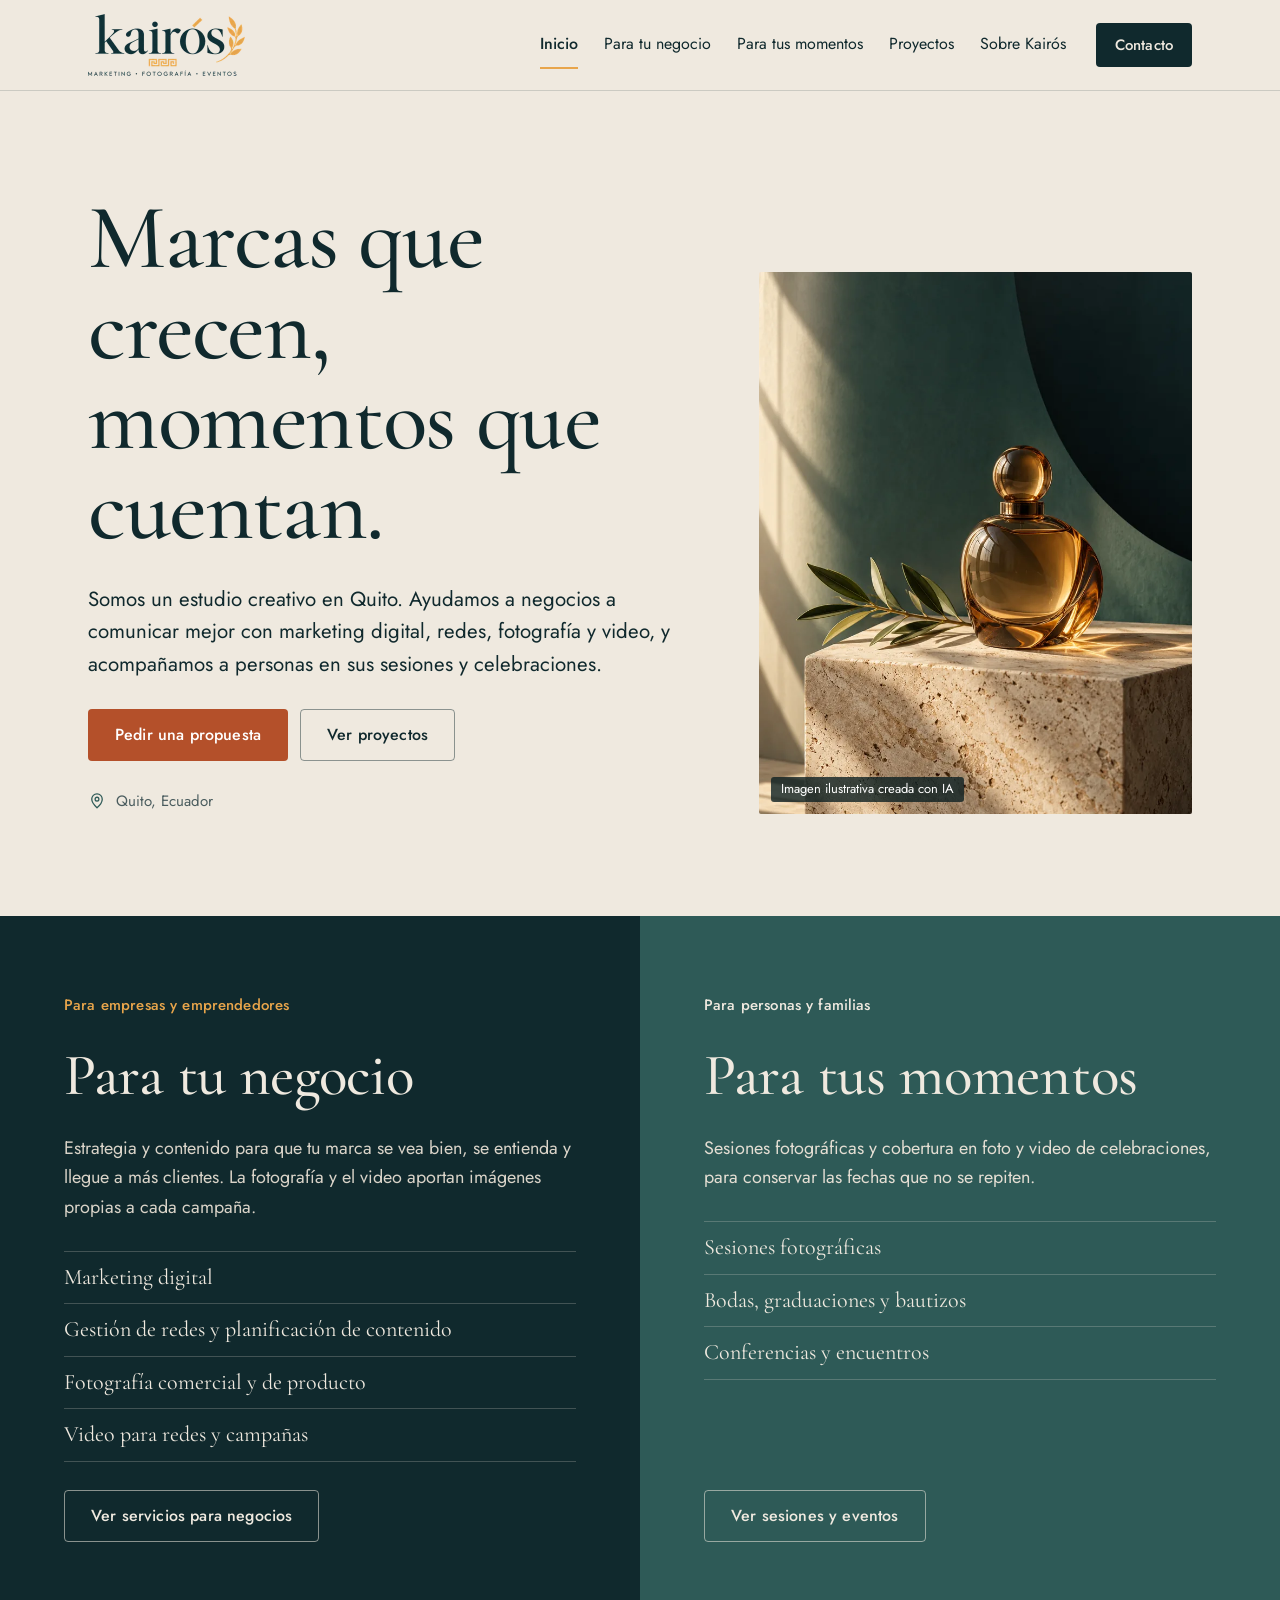
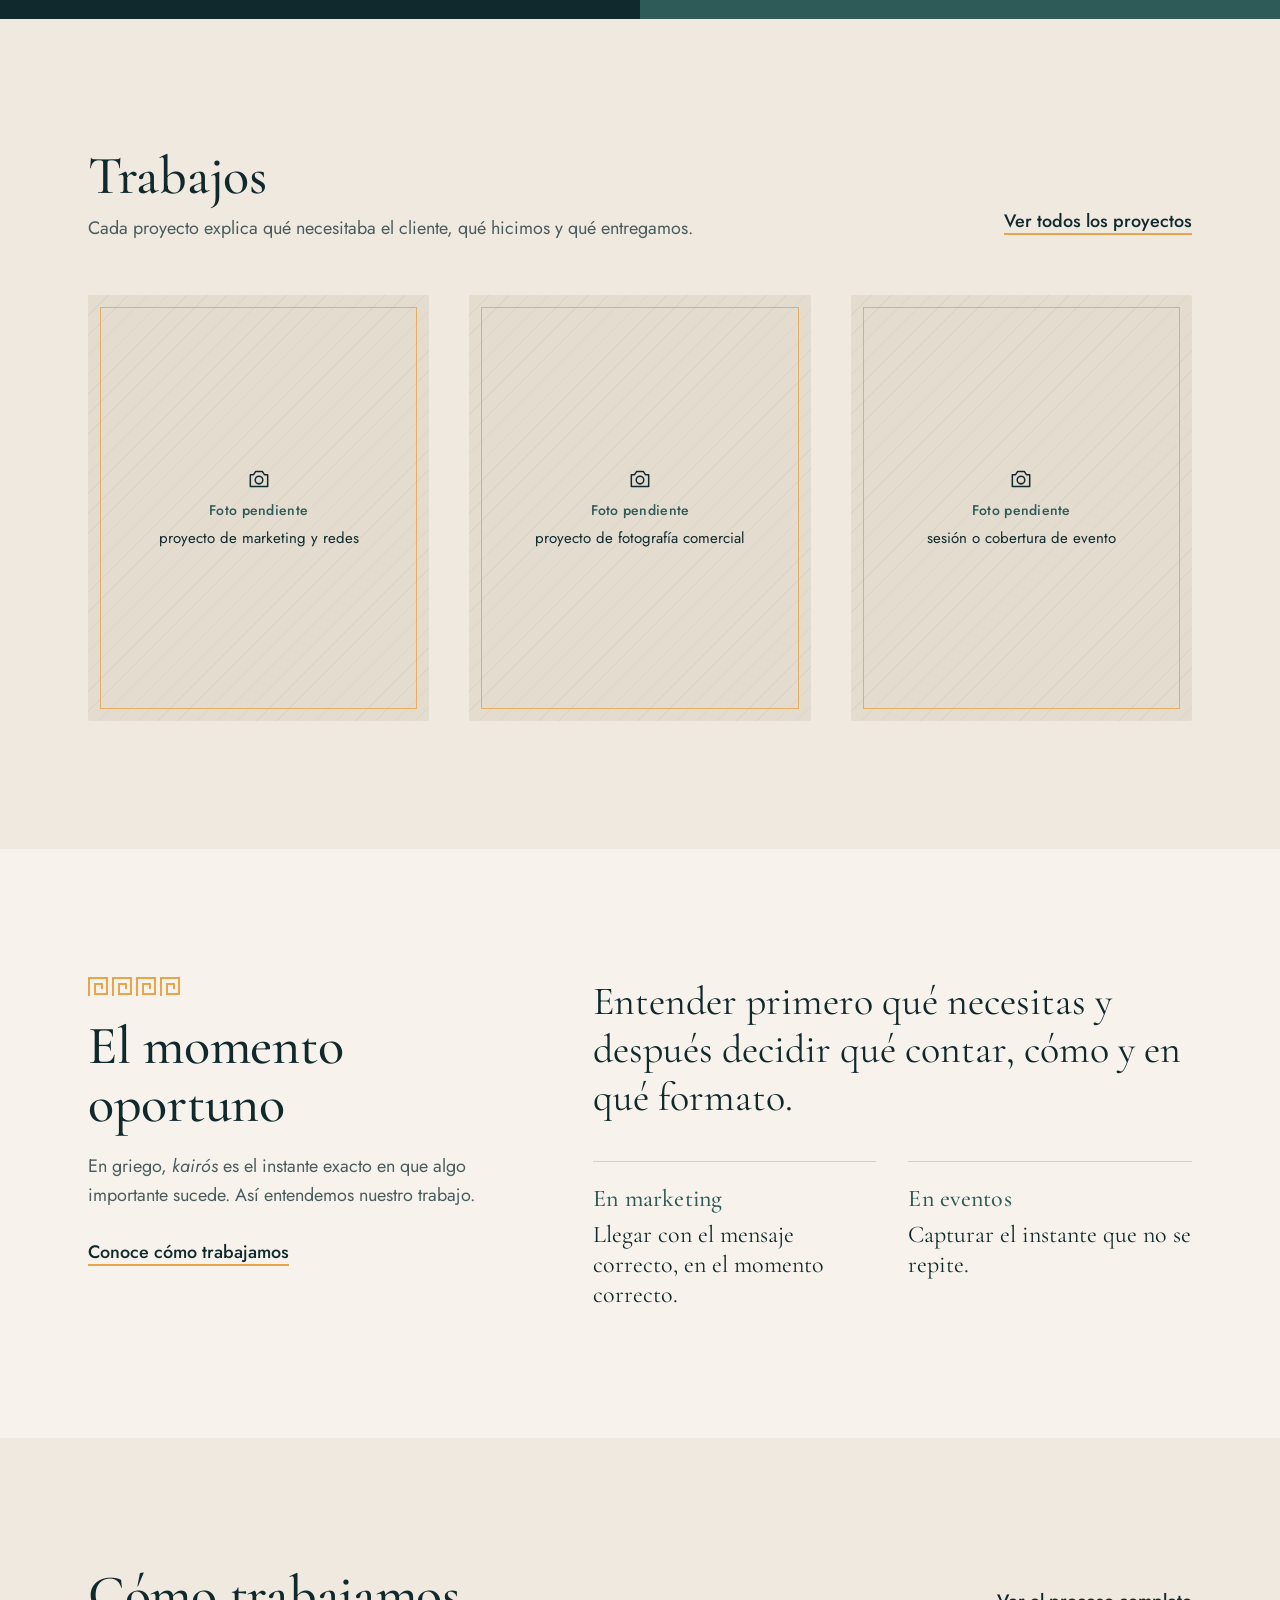
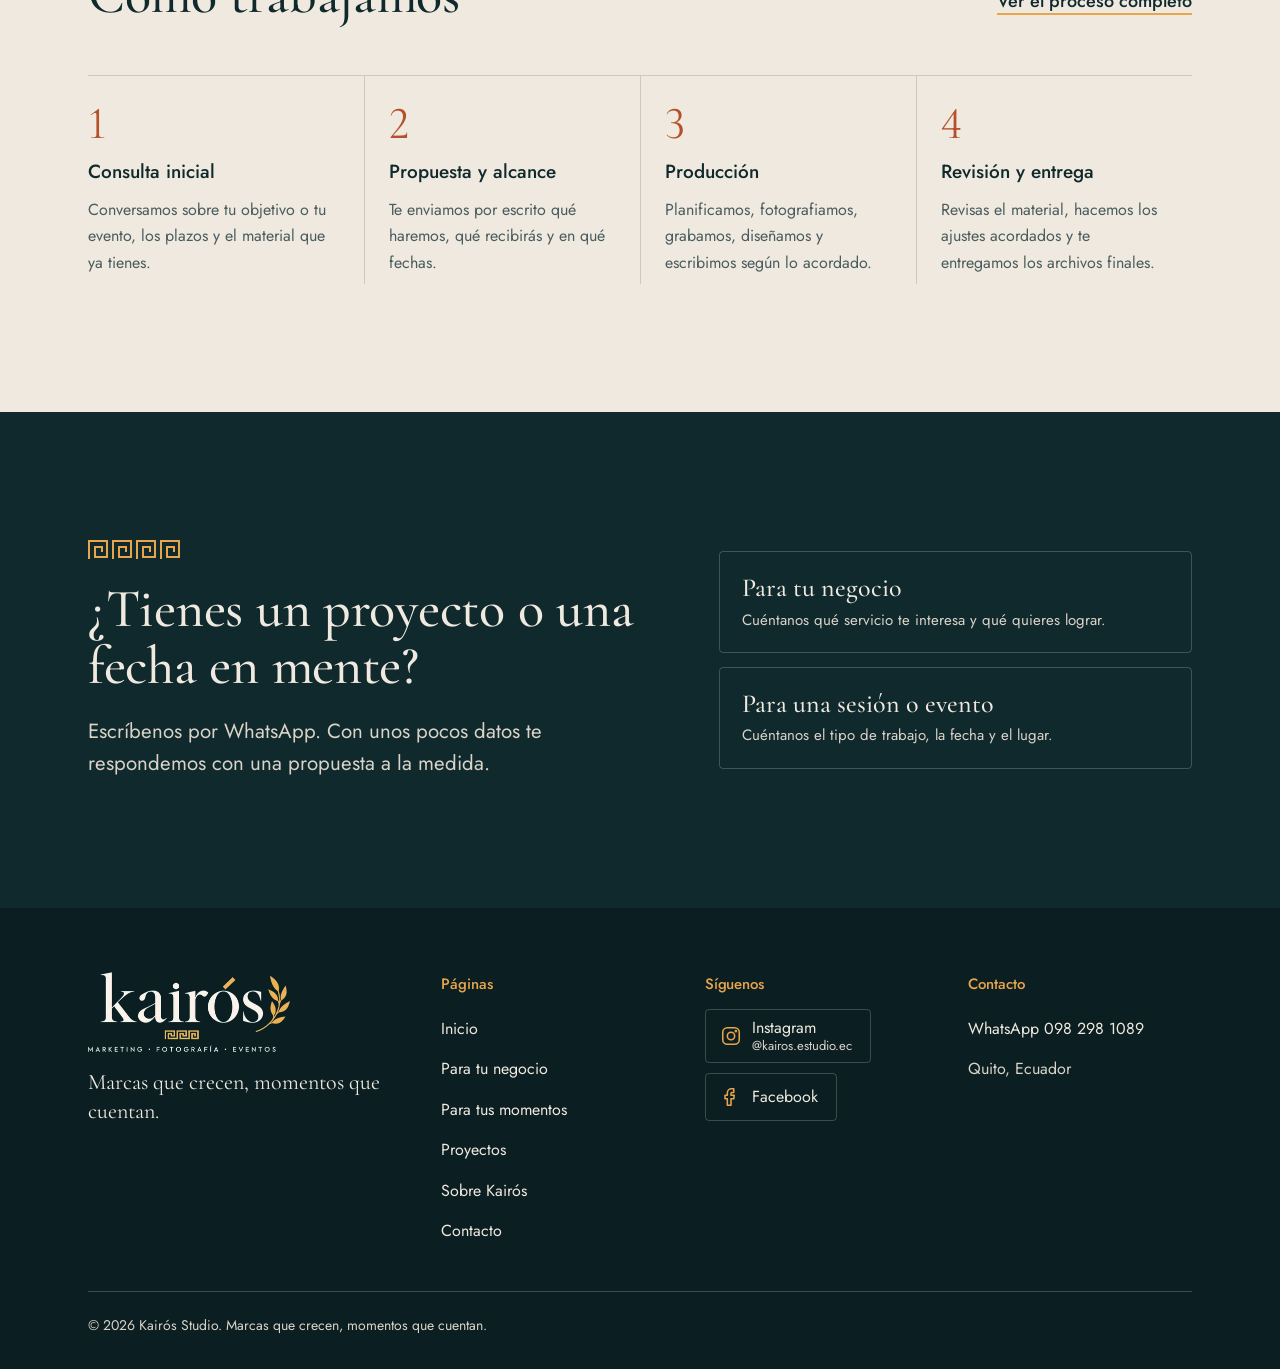
==== commit ba762cc7: "Imágenes ilustrativas en portada y Para tus momentos; quita el aviso de revisión - Portada: perfume;" ====
--- a/index.html
+++ b/index.html
@@ -36,7 +36,7 @@
 <body>
 <a class="skip-link" href="#contenido">Saltar al contenido</a>
 <header class="site-header">
-<p class="aviso-revision"><strong>Versión de revisión.</strong> Los espacios marcados como pendientes se completan con material real antes de publicar.</p>
+
 <div class="wrap cabecera">
 <a class="marca" href="/" aria-label="Kairós Studio, ir a Inicio"><img src="/assets/logo-petroleo.webp" alt="Kairós Studio" width="157" height="62"></a>
 <button class="boton-menu" type="button" aria-expanded="false" aria-controls="menu">
@@ -65,7 +65,7 @@
 </div>
 <p class="portada-lugar"><svg width="18" height="18" viewBox="0 0 24 24" fill="none" stroke="currentColor" stroke-width="1.7" stroke-linecap="round" stroke-linejoin="round" aria-hidden="true" focusable="false"><path d="M12 21s-7-6.2-7-11.5A7 7 0 0 1 19 9.5C19 14.8 12 21 12 21z"></path><circle cx="12" cy="9.5" r="2.5"></circle></svg>Quito, Ecuador</p>
 </div>
-<figure class="foto foto--retrato foto--pendiente" role="img" aria-label="Espacio para foto pendiente: imagen principal con un trabajo real de Kairós Studio"><figcaption class="foto-nota"><svg width="26" height="26" viewBox="0 0 24 24" fill="none" stroke="currentColor" stroke-width="1.4" stroke-linecap="round" stroke-linejoin="round" aria-hidden="true" focusable="false"><path d="M4 8h3l2-3h6l2 3h3v11H4z"></path><circle cx="12" cy="13" r="3.5"></circle></svg><strong>Foto pendiente</strong><span>imagen principal con un trabajo real de Kairós Studio</span></figcaption></figure>
+<figure class="foto foto--retrato"><img src="/assets/fotos/portada-1600.webp" srcset="/assets/fotos/portada-800.webp 800w, /assets/fotos/portada-1600.webp 1600w" sizes="(max-width: 820px) 92vw, 44vw" width="1122" height="1402" alt="Frasco de perfume ámbar sobre un bloque de piedra, junto a una rama de olivo, con luz cálida de tarde" fetchpriority="high" decoding="async"><figcaption class="foto-etiqueta">Imagen ilustrativa creada con IA</figcaption></figure>
 </div>
 
 <section class="diptico" aria-label="Elige tu recorrido">
--- a/css/site.css
+++ b/css/site.css
@@ -150,6 +150,8 @@
 .foto--apaisada { aspect-ratio: 3 / 2; }
 .foto--alta { aspect-ratio: 3 / 4; }
 .foto--cuadrada { aspect-ratio: 1 / 1; }
+.foto > img { width: 100%; height: 100%; object-fit: cover; display: block; }
+.foto-etiqueta { position: absolute; left: 12px; bottom: 12px; padding: 4px 10px; border-radius: 3px; background: rgba(11, 30, 33, 0.78); color: #FFFFFF; font-size: 13px; line-height: 1.3; }
 .foto--pendiente {
   display: flex; align-items: center; justify-content: center; text-align: center; padding: 24px;
   background-color: var(--marco);
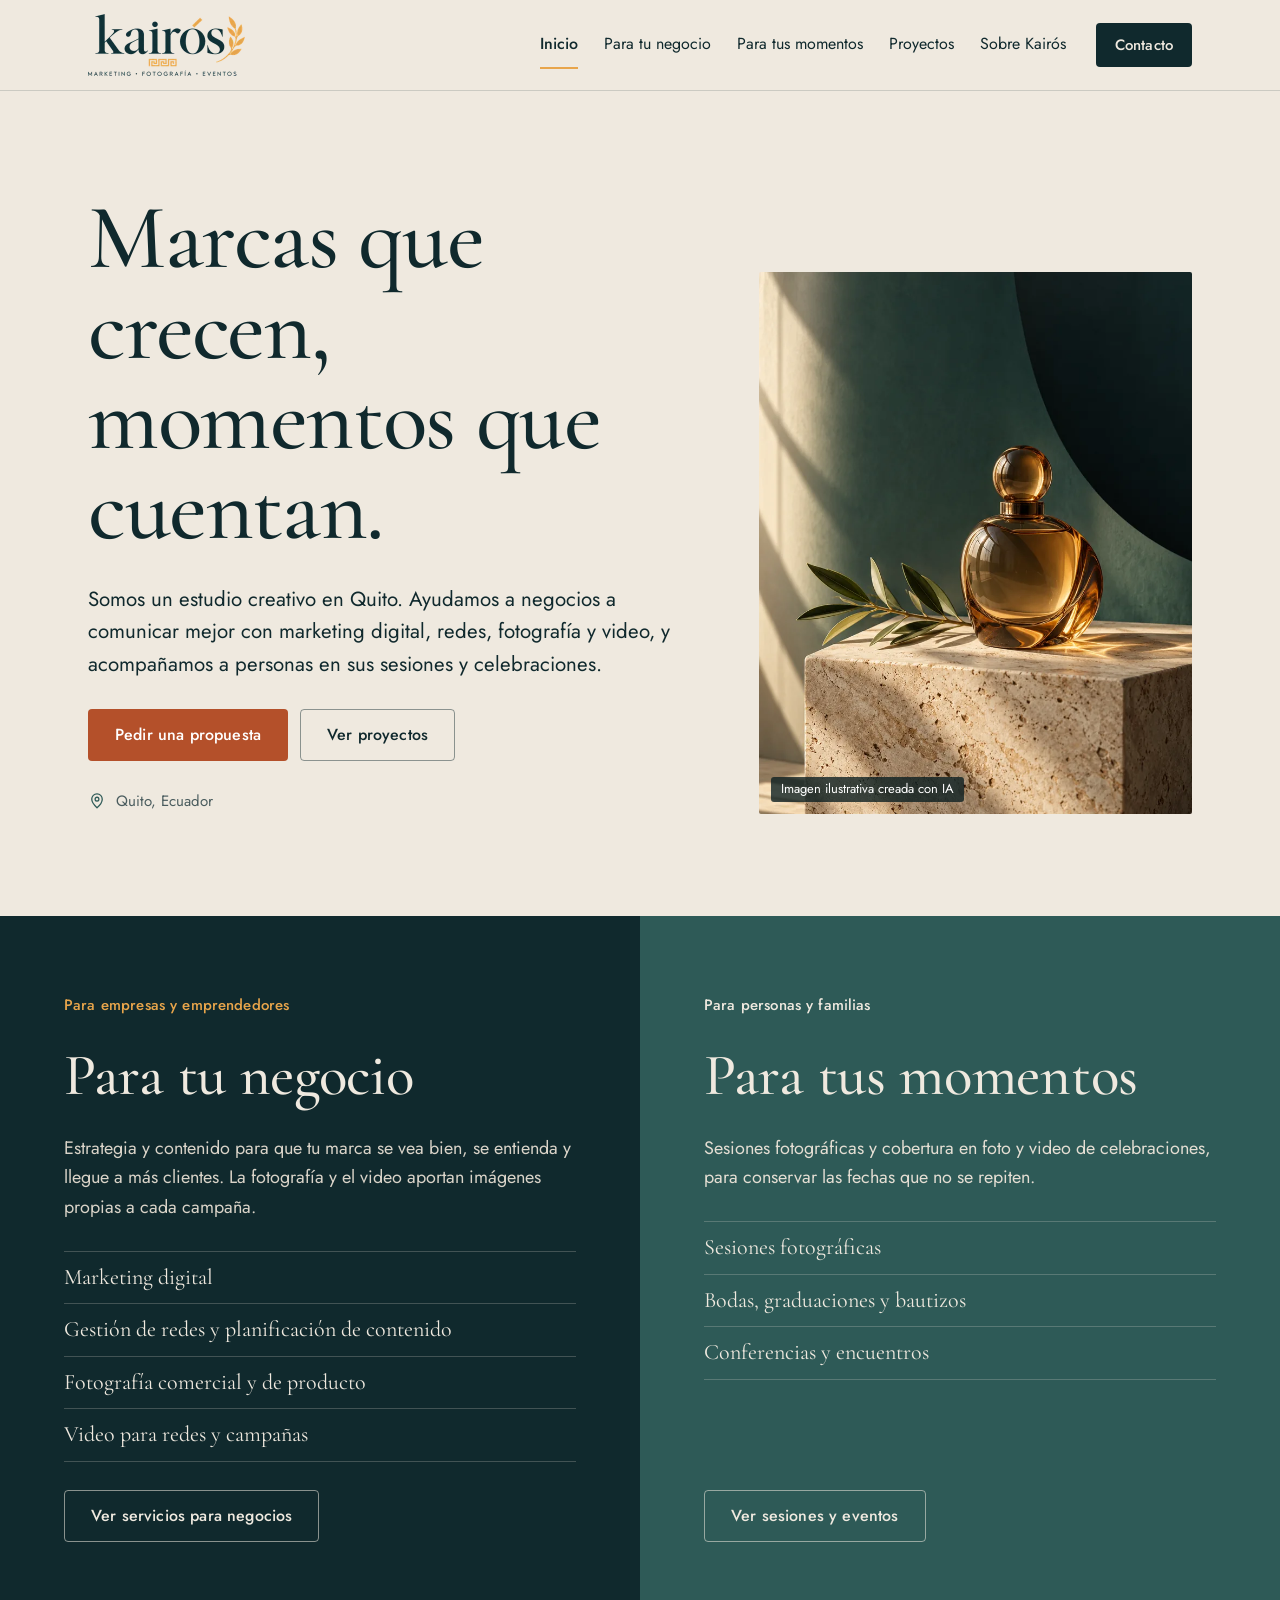
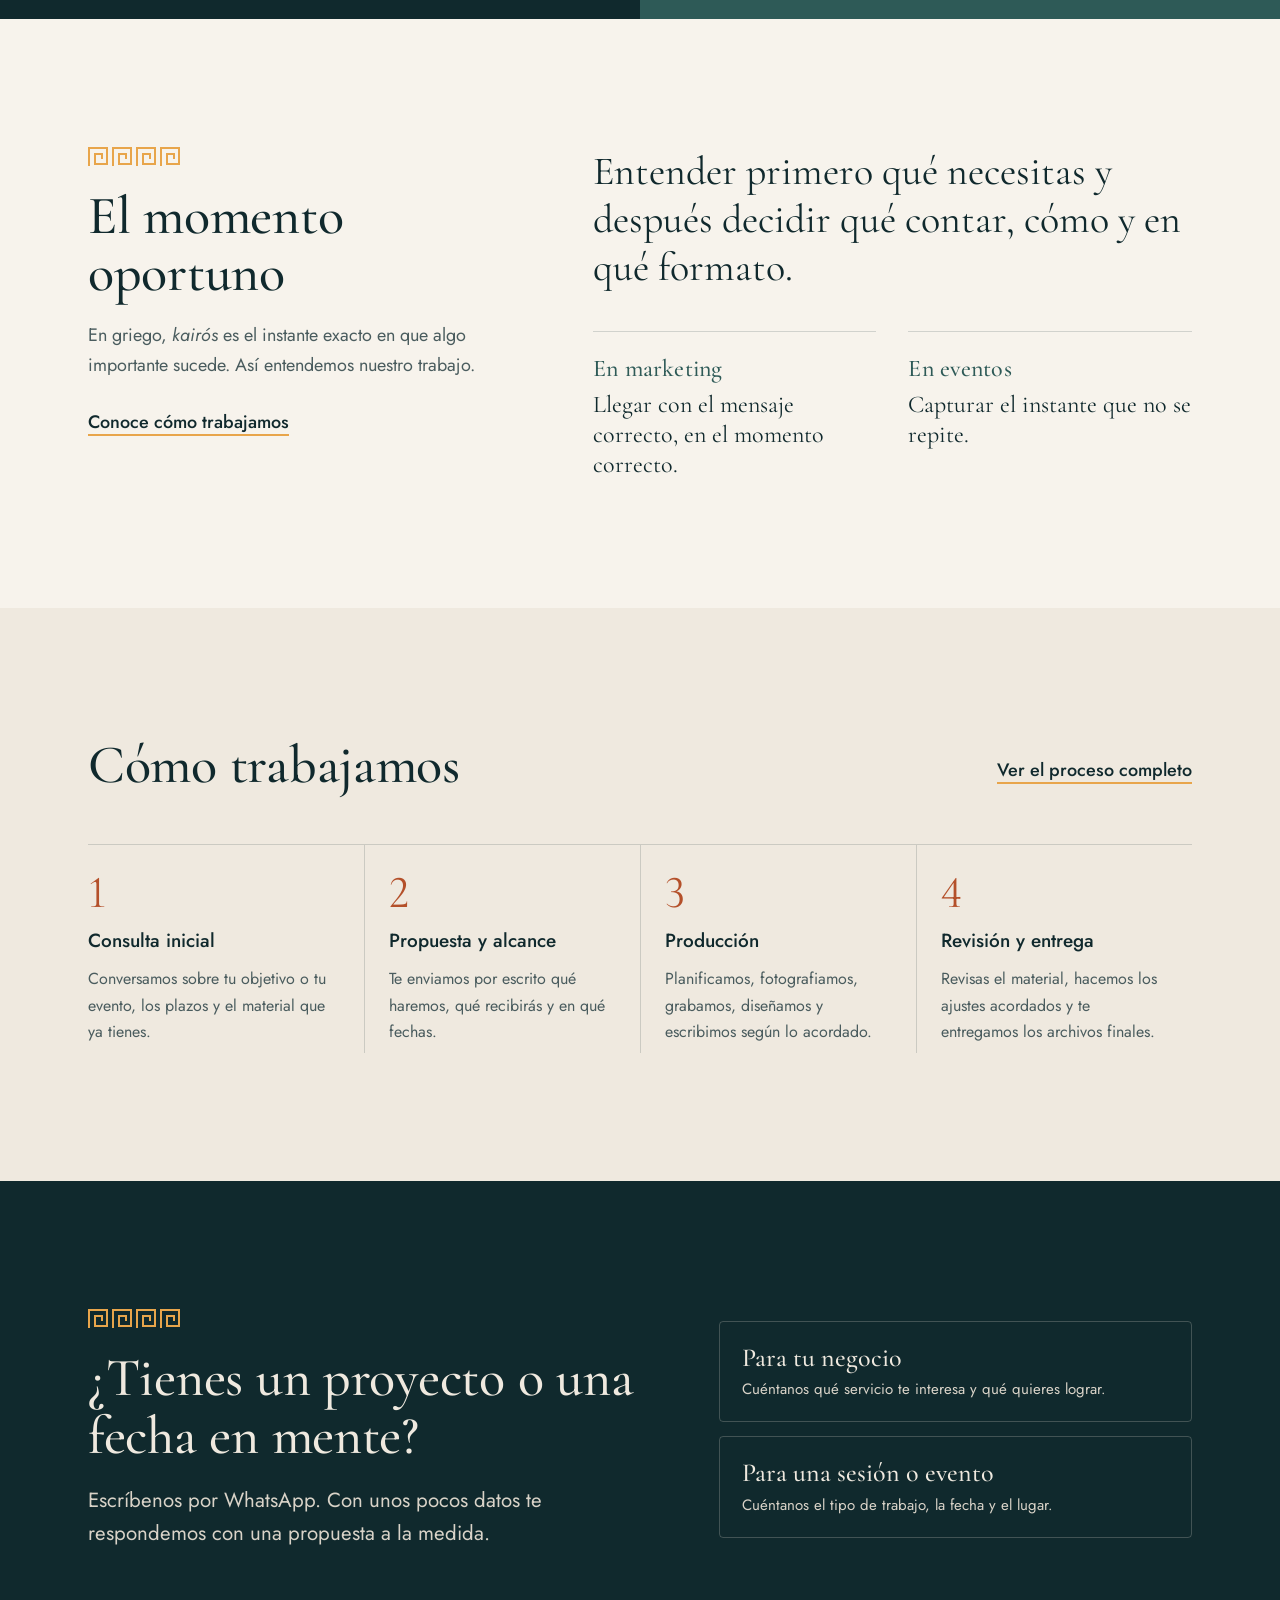
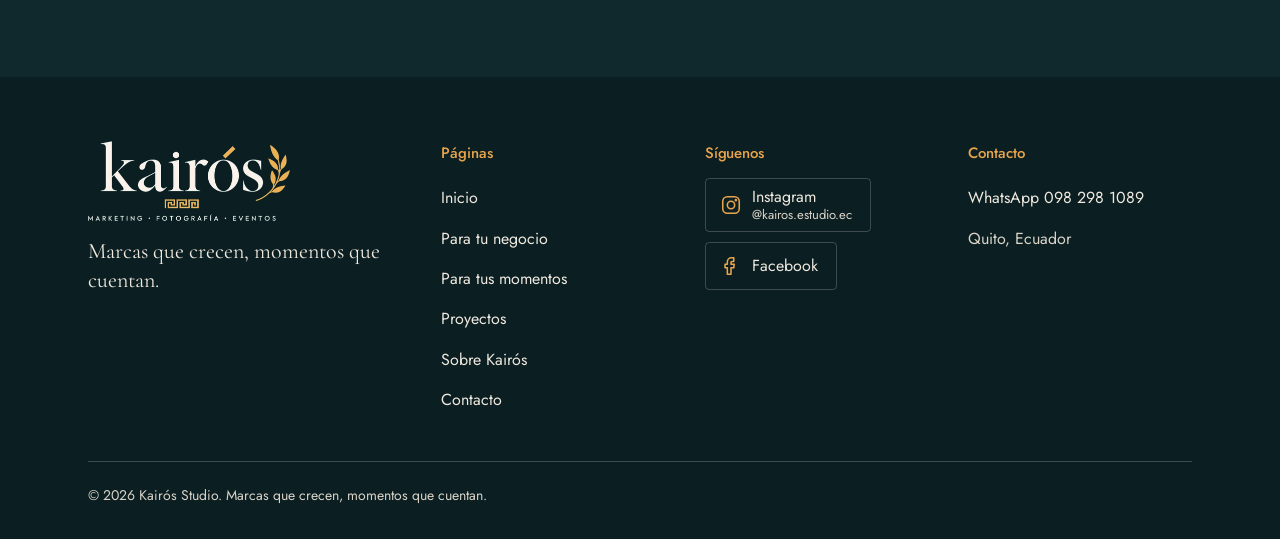
==== commit 5fc9b4f7: "Oculta los espacios sin foto ni proyecto real al publicar - foto(): sin foto real y con REVISION=Fal" ====
--- a/index.html
+++ b/index.html
@@ -91,19 +91,7 @@
 </div>
 </section>
 
-<section class="bloque" aria-labelledby="trabajos-titulo">
-<div class="wrap">
-<div class="encabezado-fila">
-<div class="pila-s"><h2 id="trabajos-titulo" class="t-seccion">Trabajos</h2><p class="suave medida">Cada proyecto explica qué necesitaba el cliente, qué hicimos y qué entregamos.</p></div>
-<a class="enlace-flecha" href="/proyectos">Ver todos los proyectos</a>
-</div>
-<div class="proyectos" style="grid-template-columns: repeat(auto-fit, minmax(260px, 1fr))">
-<figure class="foto foto--retrato foto--pendiente" role="img" aria-label="Espacio para foto pendiente: proyecto de marketing y redes"><figcaption class="foto-nota"><svg width="26" height="26" viewBox="0 0 24 24" fill="none" stroke="currentColor" stroke-width="1.4" stroke-linecap="round" stroke-linejoin="round" aria-hidden="true" focusable="false"><path d="M4 8h3l2-3h6l2 3h3v11H4z"></path><circle cx="12" cy="13" r="3.5"></circle></svg><strong>Foto pendiente</strong><span>proyecto de marketing y redes</span></figcaption></figure>
-<figure class="foto foto--retrato foto--pendiente" role="img" aria-label="Espacio para foto pendiente: proyecto de fotografía comercial"><figcaption class="foto-nota"><svg width="26" height="26" viewBox="0 0 24 24" fill="none" stroke="currentColor" stroke-width="1.4" stroke-linecap="round" stroke-linejoin="round" aria-hidden="true" focusable="false"><path d="M4 8h3l2-3h6l2 3h3v11H4z"></path><circle cx="12" cy="13" r="3.5"></circle></svg><strong>Foto pendiente</strong><span>proyecto de fotografía comercial</span></figcaption></figure>
-<figure class="foto foto--retrato foto--pendiente" role="img" aria-label="Espacio para foto pendiente: sesión o cobertura de evento"><figcaption class="foto-nota"><svg width="26" height="26" viewBox="0 0 24 24" fill="none" stroke="currentColor" stroke-width="1.4" stroke-linecap="round" stroke-linejoin="round" aria-hidden="true" focusable="false"><path d="M4 8h3l2-3h6l2 3h3v11H4z"></path><circle cx="12" cy="13" r="3.5"></circle></svg><strong>Foto pendiente</strong><span>sesión o cobertura de evento</span></figcaption></figure>
-</div>
-</div>
-</section>
+
 
 <section class="bloque fondo-papel" aria-labelledby="enfoque-titulo">
 <div class="wrap significado">
--- a/css/site.css
+++ b/css/site.css
@@ -241,6 +241,7 @@
 .cabecera-pagina .migas { margin-bottom: clamp(28px, 4vw, 48px); }
 .cabecera-pagina-grid { display: grid; grid-template-columns: minmax(0, 7fr) minmax(0, 5fr); gap: clamp(32px, 5vw, 72px); align-items: end; }
 @media (max-width: 820px) { .cabecera-pagina-grid { grid-template-columns: minmax(0, 1fr); } }
+.cabecera-pagina-grid > :only-child { grid-column: 1 / -1; }
 
 /* Servicio (Para tu negocio) */
 .servicio { display: grid; grid-template-columns: minmax(0, 5fr) minmax(0, 7fr); gap: clamp(28px, 5vw, 80px); padding-top: clamp(48px, 6vw, 72px); padding-bottom: clamp(48px, 6vw, 72px); border-top: 1px solid var(--linea); }
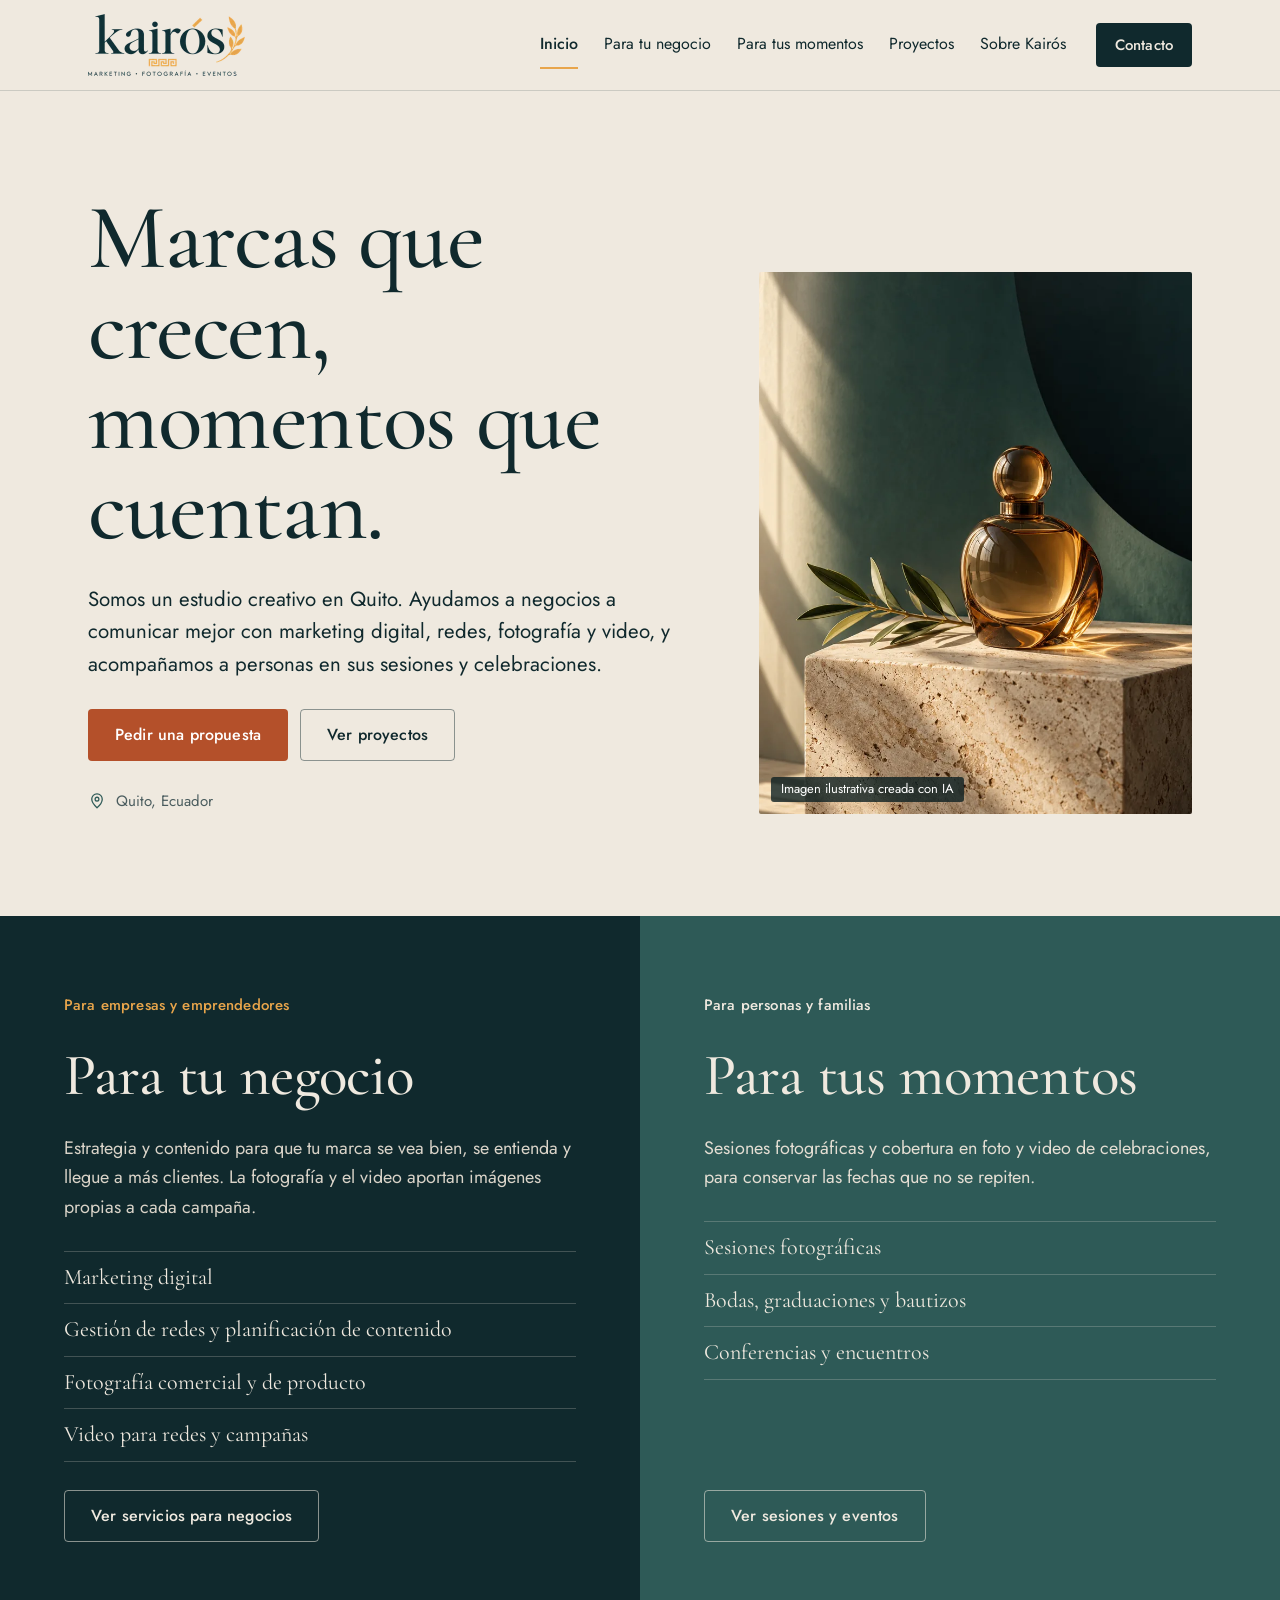
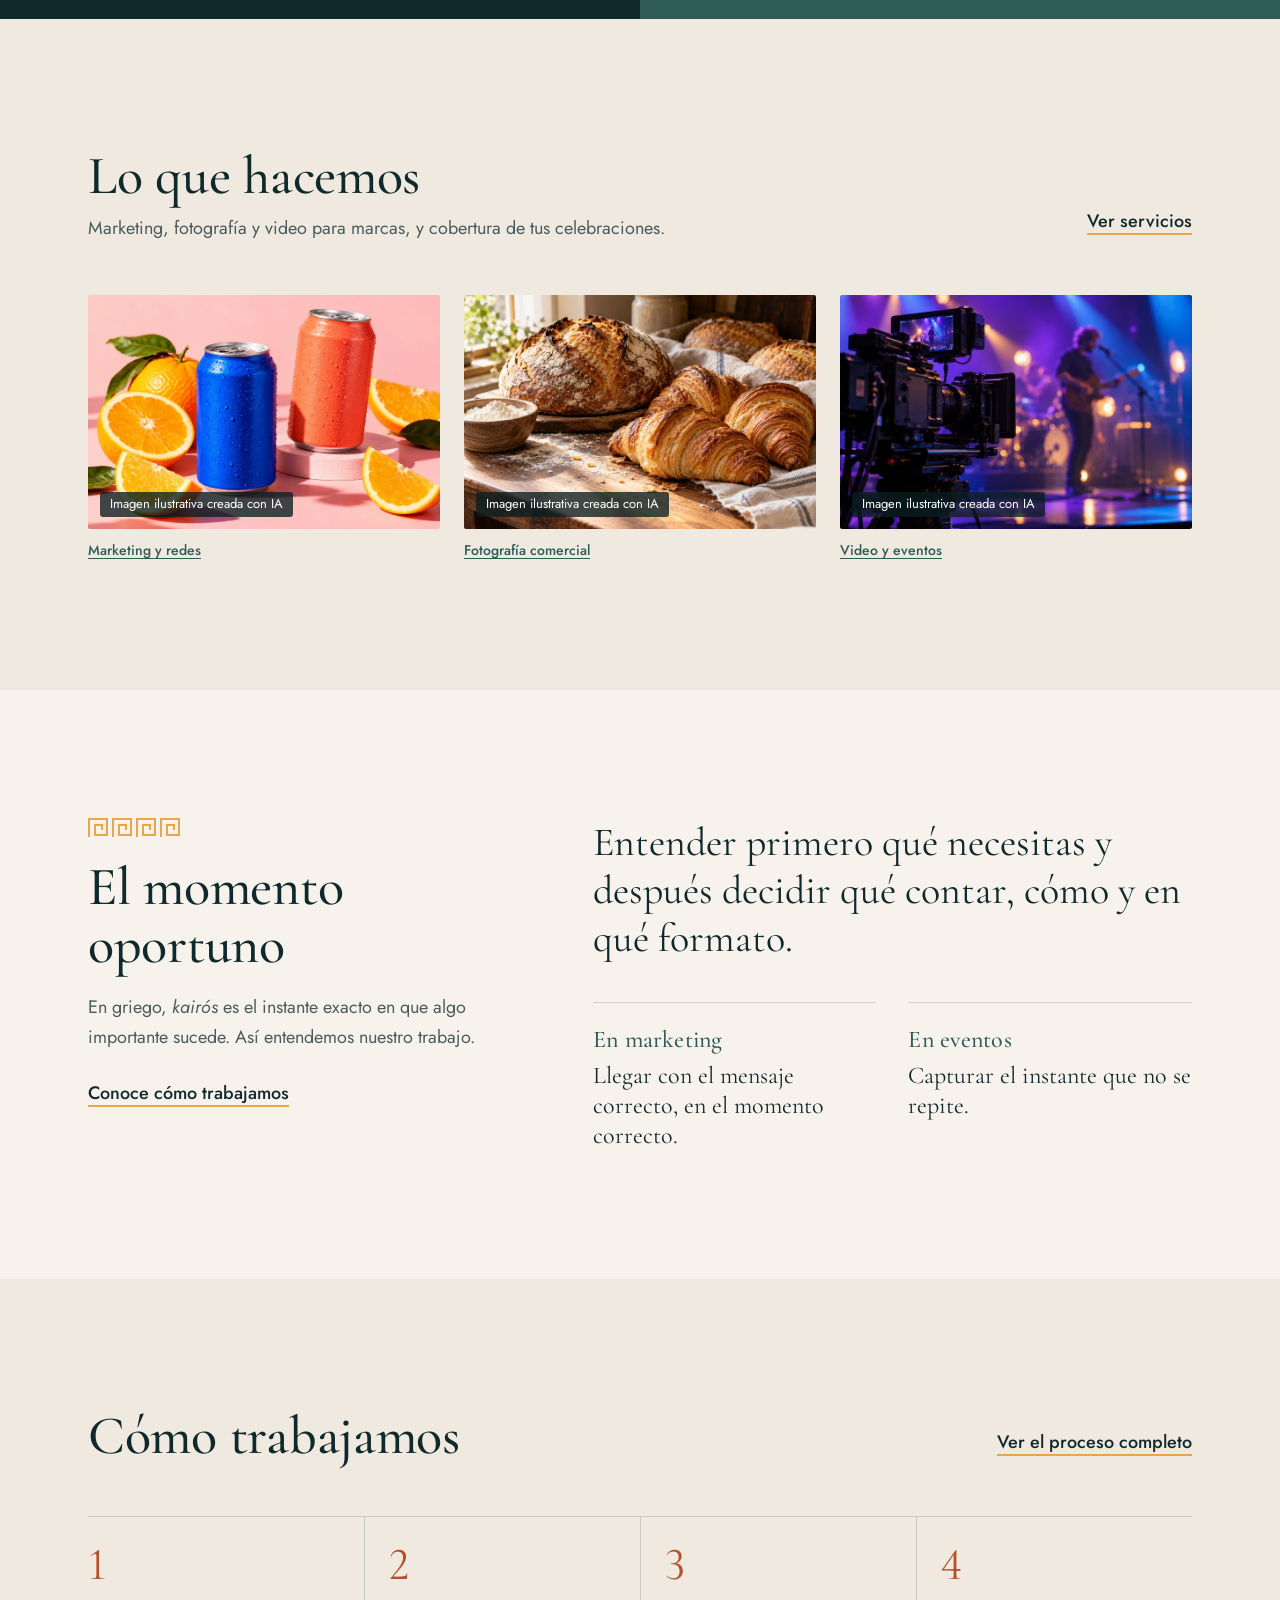
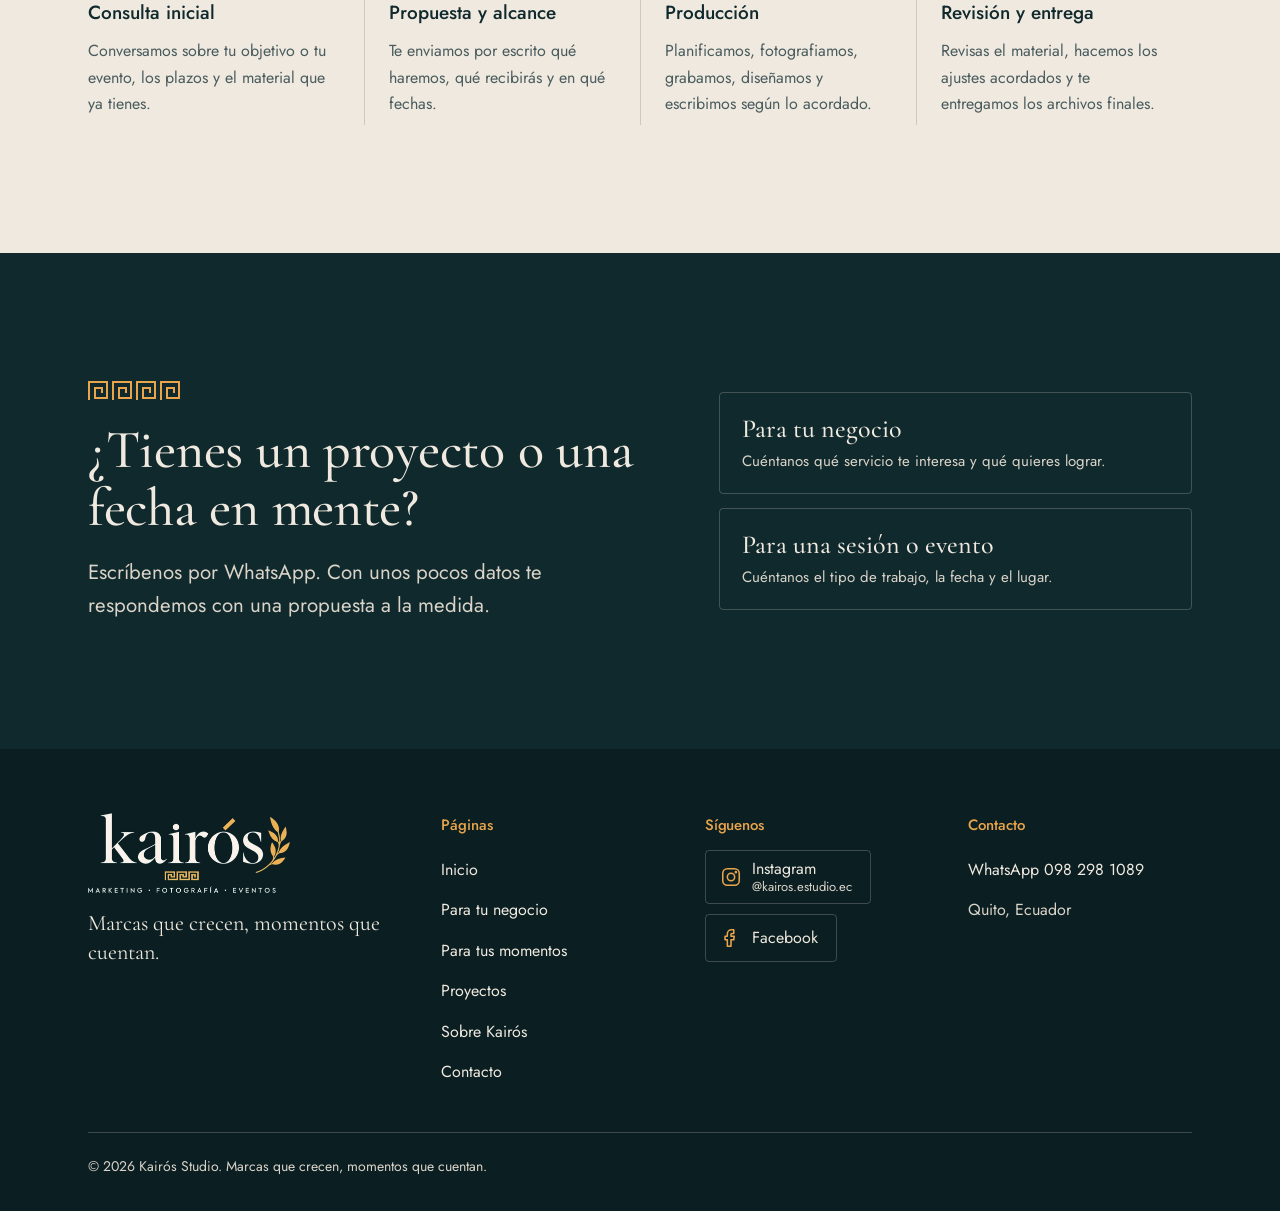
==== commit 0df3b514: "Muestra las imágenes enviadas en todos los espacios, marcadas como ilustrativas - 5 imágenes reutili" ====
--- a/index.html
+++ b/index.html
@@ -65,7 +65,7 @@
 </div>
 <p class="portada-lugar"><svg width="18" height="18" viewBox="0 0 24 24" fill="none" stroke="currentColor" stroke-width="1.7" stroke-linecap="round" stroke-linejoin="round" aria-hidden="true" focusable="false"><path d="M12 21s-7-6.2-7-11.5A7 7 0 0 1 19 9.5C19 14.8 12 21 12 21z"></path><circle cx="12" cy="9.5" r="2.5"></circle></svg>Quito, Ecuador</p>
 </div>
-<figure class="foto foto--retrato"><img src="/assets/fotos/portada-1600.webp" srcset="/assets/fotos/portada-800.webp 800w, /assets/fotos/portada-1600.webp 1600w" sizes="(max-width: 820px) 92vw, 44vw" width="1122" height="1402" alt="Frasco de perfume ámbar sobre un bloque de piedra, junto a una rama de olivo, con luz cálida de tarde" fetchpriority="high" decoding="async"><figcaption class="foto-etiqueta">Imagen ilustrativa creada con IA</figcaption></figure>
+<figure class="foto foto--retrato"><img src="/assets/fotos/perfume-1600.webp" srcset="/assets/fotos/perfume-800.webp 800w, /assets/fotos/perfume-1600.webp 1600w" sizes="(max-width: 820px) 92vw, 44vw" width="1122" height="1402" alt="Frasco de perfume ámbar sobre un bloque de piedra, junto a una rama de olivo, con luz cálida de tarde" fetchpriority="high" decoding="async"><figcaption class="foto-etiqueta">Imagen ilustrativa creada con IA</figcaption></figure>
 </div>
 
 <section class="diptico" aria-label="Elige tu recorrido">
@@ -91,7 +91,17 @@
 </div>
 </section>
 
-
+<section class="bloque" aria-labelledby="trabajos-titulo">
+<div class="wrap">
+<div class="encabezado-fila">
+<div class="pila-s"><h2 id="trabajos-titulo" class="t-seccion">Lo que hacemos</h2><p class="suave medida">Marketing, fotografía y video para marcas, y cobertura de tus celebraciones.</p></div>
+<a class="enlace-flecha" href="/negocio">Ver servicios</a>
+</div>
+<div class="proyectos" style="grid-template-columns: repeat(auto-fit, minmax(260px, 1fr)); gap: 32px 24px">
+<div class="pila-s"><figure class="foto foto--apaisada"><img src="/assets/fotos/latas-1600.webp" srcset="/assets/fotos/latas-800.webp 800w, /assets/fotos/latas-1600.webp 1600w" sizes="(max-width: 820px) 92vw, 46vw" width="1448" height="1086" alt="Dos latas de bebida, azul y coral, con naranjas sobre fondo rosado" loading="lazy" decoding="async"><figcaption class="foto-etiqueta">Imagen ilustrativa creada con IA</figcaption></figure><p class="proyecto-cat"><a href="/negocio#marketing">Marketing y redes</a></p></div><div class="pila-s"><figure class="foto foto--apaisada"><img src="/assets/fotos/pan-1600.webp" srcset="/assets/fotos/pan-800.webp 800w, /assets/fotos/pan-1600.webp 1600w" sizes="(max-width: 820px) 92vw, 46vw" width="1448" height="1086" alt="Pan de masa madre y croissants sobre una mesa de madera con luz de ventana" loading="lazy" decoding="async"><figcaption class="foto-etiqueta">Imagen ilustrativa creada con IA</figcaption></figure><p class="proyecto-cat"><a href="/negocio#fotografia">Fotografía comercial</a></p></div><div class="pila-s"><figure class="foto foto--apaisada"><img src="/assets/fotos/camara-1600.webp" srcset="/assets/fotos/camara-800.webp 800w, /assets/fotos/camara-1600.webp 1600w" sizes="(max-width: 820px) 92vw, 46vw" width="1448" height="1086" alt="Cámara de cine grabando a un músico en un escenario con luces violetas" loading="lazy" decoding="async"><figcaption class="foto-etiqueta">Imagen ilustrativa creada con IA</figcaption></figure><p class="proyecto-cat"><a href="/negocio#video">Video y eventos</a></p></div>
+</div>
+</div>
+</section>
 
 <section class="bloque fondo-papel" aria-labelledby="enfoque-titulo">
 <div class="wrap significado">
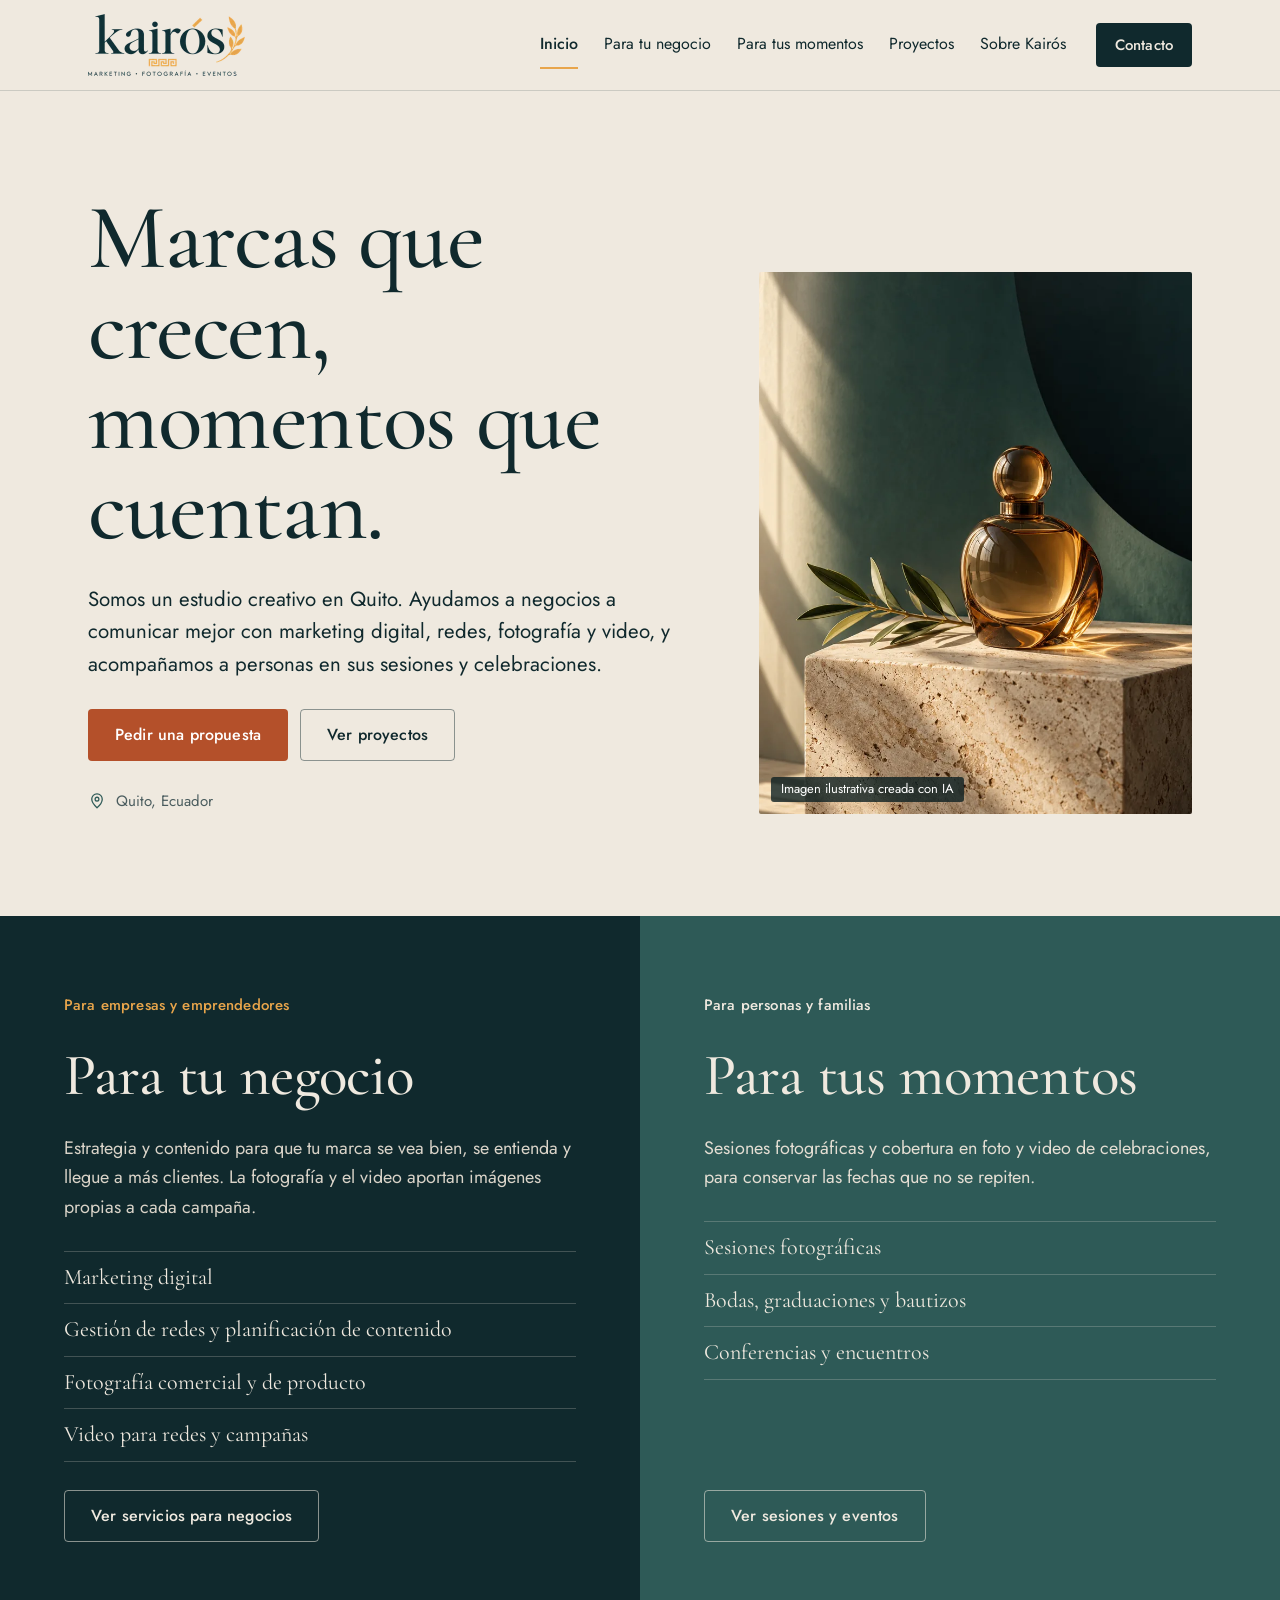
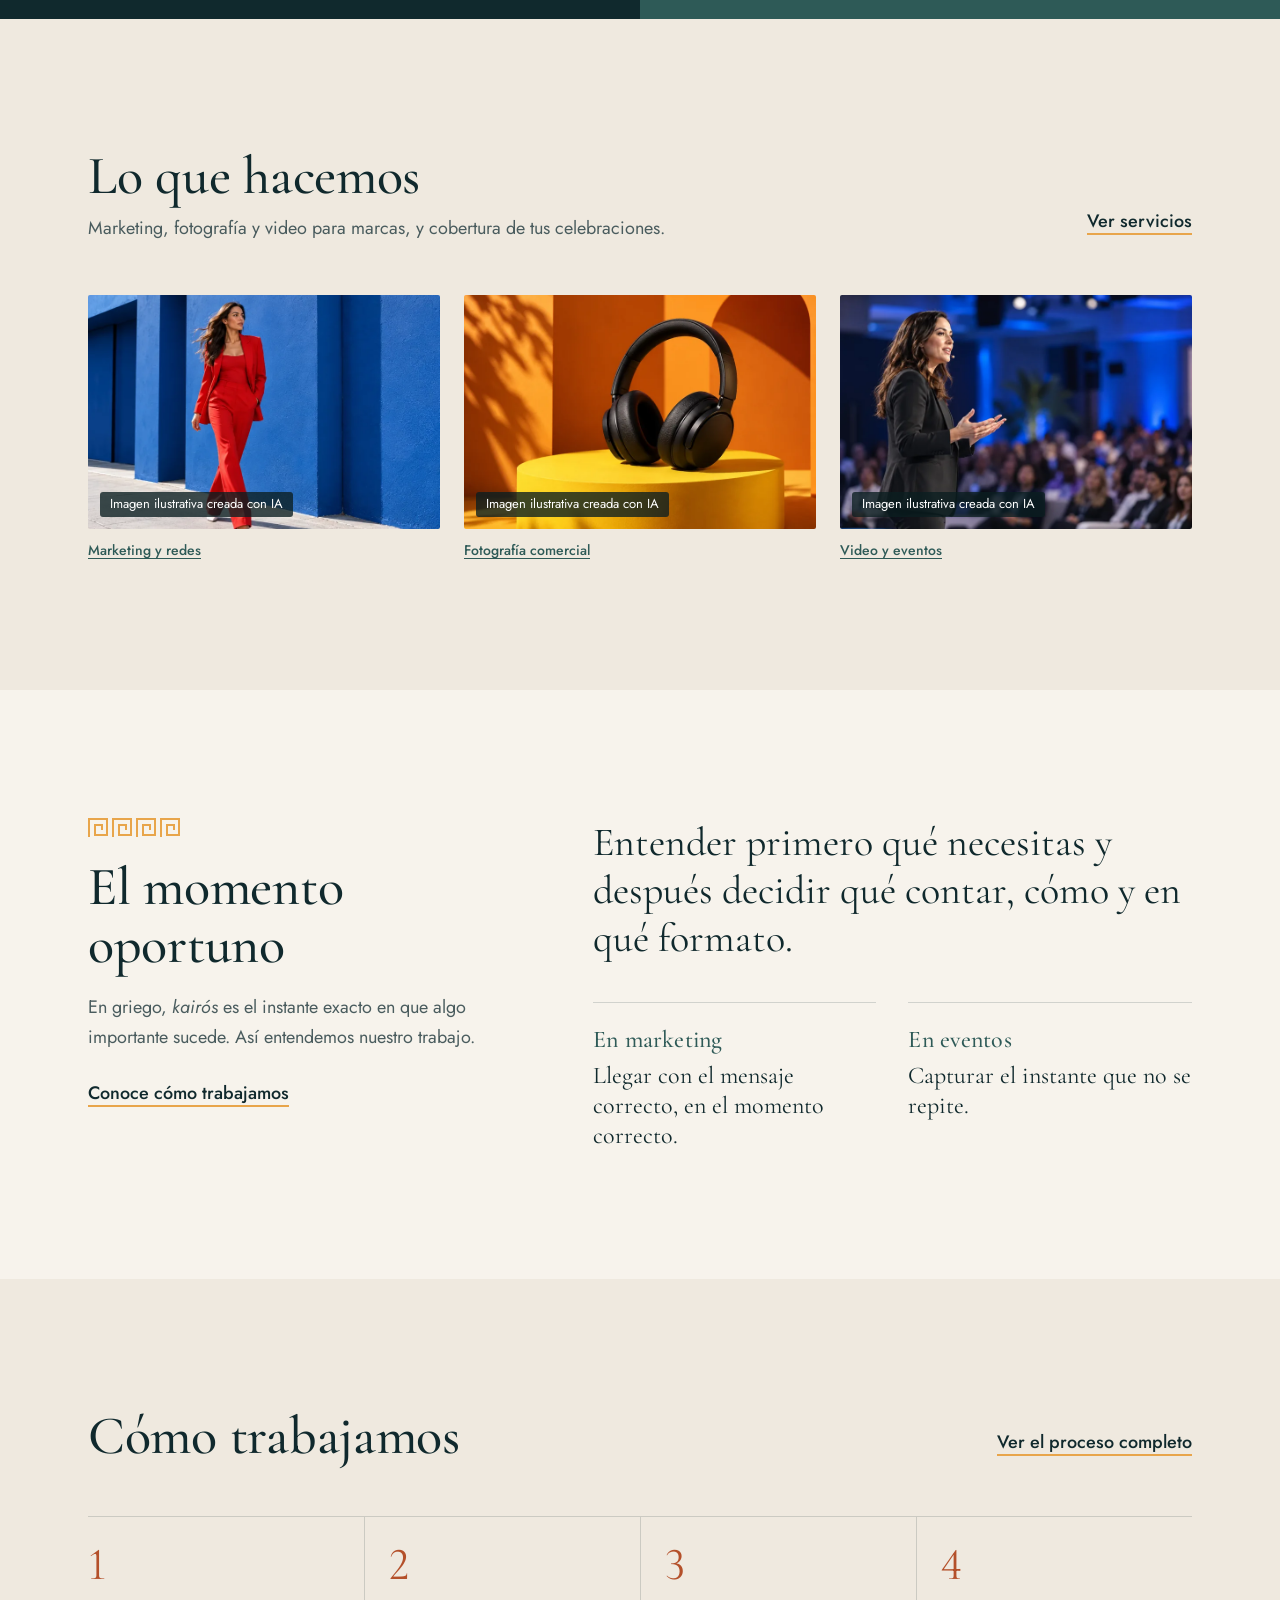
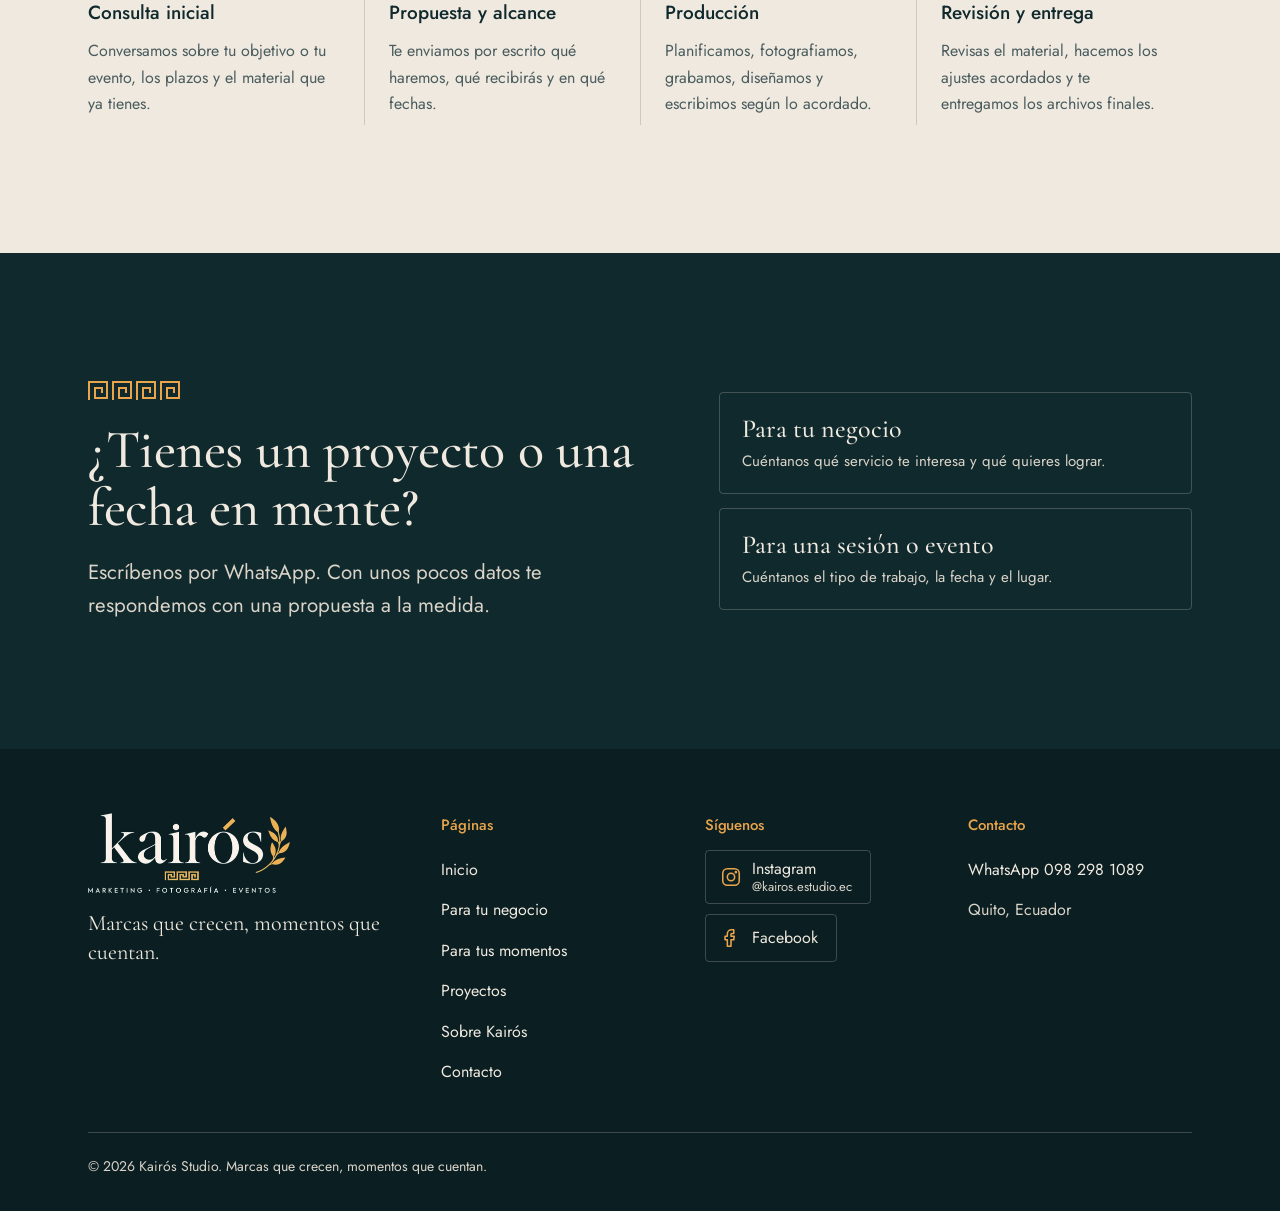
==== commit b5c6d8c5: "Sustituye las imágenes repetidas por las nuevas, según el tema de cada espacio - 13 imágenes distint" ====
--- a/index.html
+++ b/index.html
@@ -98,7 +98,7 @@
 <a class="enlace-flecha" href="/negocio">Ver servicios</a>
 </div>
 <div class="proyectos" style="grid-template-columns: repeat(auto-fit, minmax(260px, 1fr)); gap: 32px 24px">
-<div class="pila-s"><figure class="foto foto--apaisada"><img src="/assets/fotos/latas-1600.webp" srcset="/assets/fotos/latas-800.webp 800w, /assets/fotos/latas-1600.webp 1600w" sizes="(max-width: 820px) 92vw, 46vw" width="1448" height="1086" alt="Dos latas de bebida, azul y coral, con naranjas sobre fondo rosado" loading="lazy" decoding="async"><figcaption class="foto-etiqueta">Imagen ilustrativa creada con IA</figcaption></figure><p class="proyecto-cat"><a href="/negocio#marketing">Marketing y redes</a></p></div><div class="pila-s"><figure class="foto foto--apaisada"><img src="/assets/fotos/pan-1600.webp" srcset="/assets/fotos/pan-800.webp 800w, /assets/fotos/pan-1600.webp 1600w" sizes="(max-width: 820px) 92vw, 46vw" width="1448" height="1086" alt="Pan de masa madre y croissants sobre una mesa de madera con luz de ventana" loading="lazy" decoding="async"><figcaption class="foto-etiqueta">Imagen ilustrativa creada con IA</figcaption></figure><p class="proyecto-cat"><a href="/negocio#fotografia">Fotografía comercial</a></p></div><div class="pila-s"><figure class="foto foto--apaisada"><img src="/assets/fotos/camara-1600.webp" srcset="/assets/fotos/camara-800.webp 800w, /assets/fotos/camara-1600.webp 1600w" sizes="(max-width: 820px) 92vw, 46vw" width="1448" height="1086" alt="Cámara de cine grabando a un músico en un escenario con luces violetas" loading="lazy" decoding="async"><figcaption class="foto-etiqueta">Imagen ilustrativa creada con IA</figcaption></figure><p class="proyecto-cat"><a href="/negocio#video">Video y eventos</a></p></div>
+<div class="pila-s"><figure class="foto foto--apaisada"><img src="/assets/fotos/moda-1600.webp" srcset="/assets/fotos/moda-800.webp 800w, /assets/fotos/moda-1600.webp 1600w" sizes="(max-width: 820px) 92vw, 46vw" width="1448" height="1086" alt="Mujer con traje rojo caminando frente a un muro azul intenso, en una toma de moda editorial" loading="lazy" decoding="async" style="object-position: 50% 4%"><figcaption class="foto-etiqueta">Imagen ilustrativa creada con IA</figcaption></figure><p class="proyecto-cat"><a href="/negocio#marketing">Marketing y redes</a></p></div><div class="pila-s"><figure class="foto foto--apaisada"><img src="/assets/fotos/tecnologia-1600.webp" srcset="/assets/fotos/tecnologia-800.webp 800w, /assets/fotos/tecnologia-1600.webp 1600w" sizes="(max-width: 820px) 92vw, 46vw" width="1448" height="1086" alt="Audífonos negros sobre un pedestal amarillo, con fondo naranja y sombras de hojas" loading="lazy" decoding="async"><figcaption class="foto-etiqueta">Imagen ilustrativa creada con IA</figcaption></figure><p class="proyecto-cat"><a href="/negocio#fotografia">Fotografía comercial</a></p></div><div class="pila-s"><figure class="foto foto--apaisada"><img src="/assets/fotos/conferencia-1600.webp" srcset="/assets/fotos/conferencia-800.webp 800w, /assets/fotos/conferencia-1600.webp 1600w" sizes="(max-width: 820px) 92vw, 46vw" width="1448" height="1086" alt="Ponente con micrófono de diadema hablando ante un auditorio iluminado en azul" loading="lazy" decoding="async" style="object-position: 35% 50%"><figcaption class="foto-etiqueta">Imagen ilustrativa creada con IA</figcaption></figure><p class="proyecto-cat"><a href="/negocio#video">Video y eventos</a></p></div>
 </div>
 </div>
 </section>
--- a/css/site.css
+++ b/css/site.css
@@ -294,6 +294,7 @@
 .proyectos { display: grid; grid-template-columns: repeat(2, minmax(0, 1fr)); gap: 56px 40px; }
 .proyecto { display: flex; flex-direction: column; gap: 18px; }
 .proyecto[hidden] { display: none; }
+.proyecto-ejemplo { font-size: 15px; color: var(--tinta-suave); margin-top: -6px; }
 .proyecto-cat { font-size: 14px; font-weight: 500; color: var(--jade); }
 .proyecto dl { margin: 0; display: grid; grid-template-columns: minmax(0, 1fr); gap: 0; }
 .proyecto dl > div { display: grid; grid-template-columns: 9.5em minmax(0, 1fr); gap: 16px; padding: 12px 0; border-top: 1px solid var(--linea); }
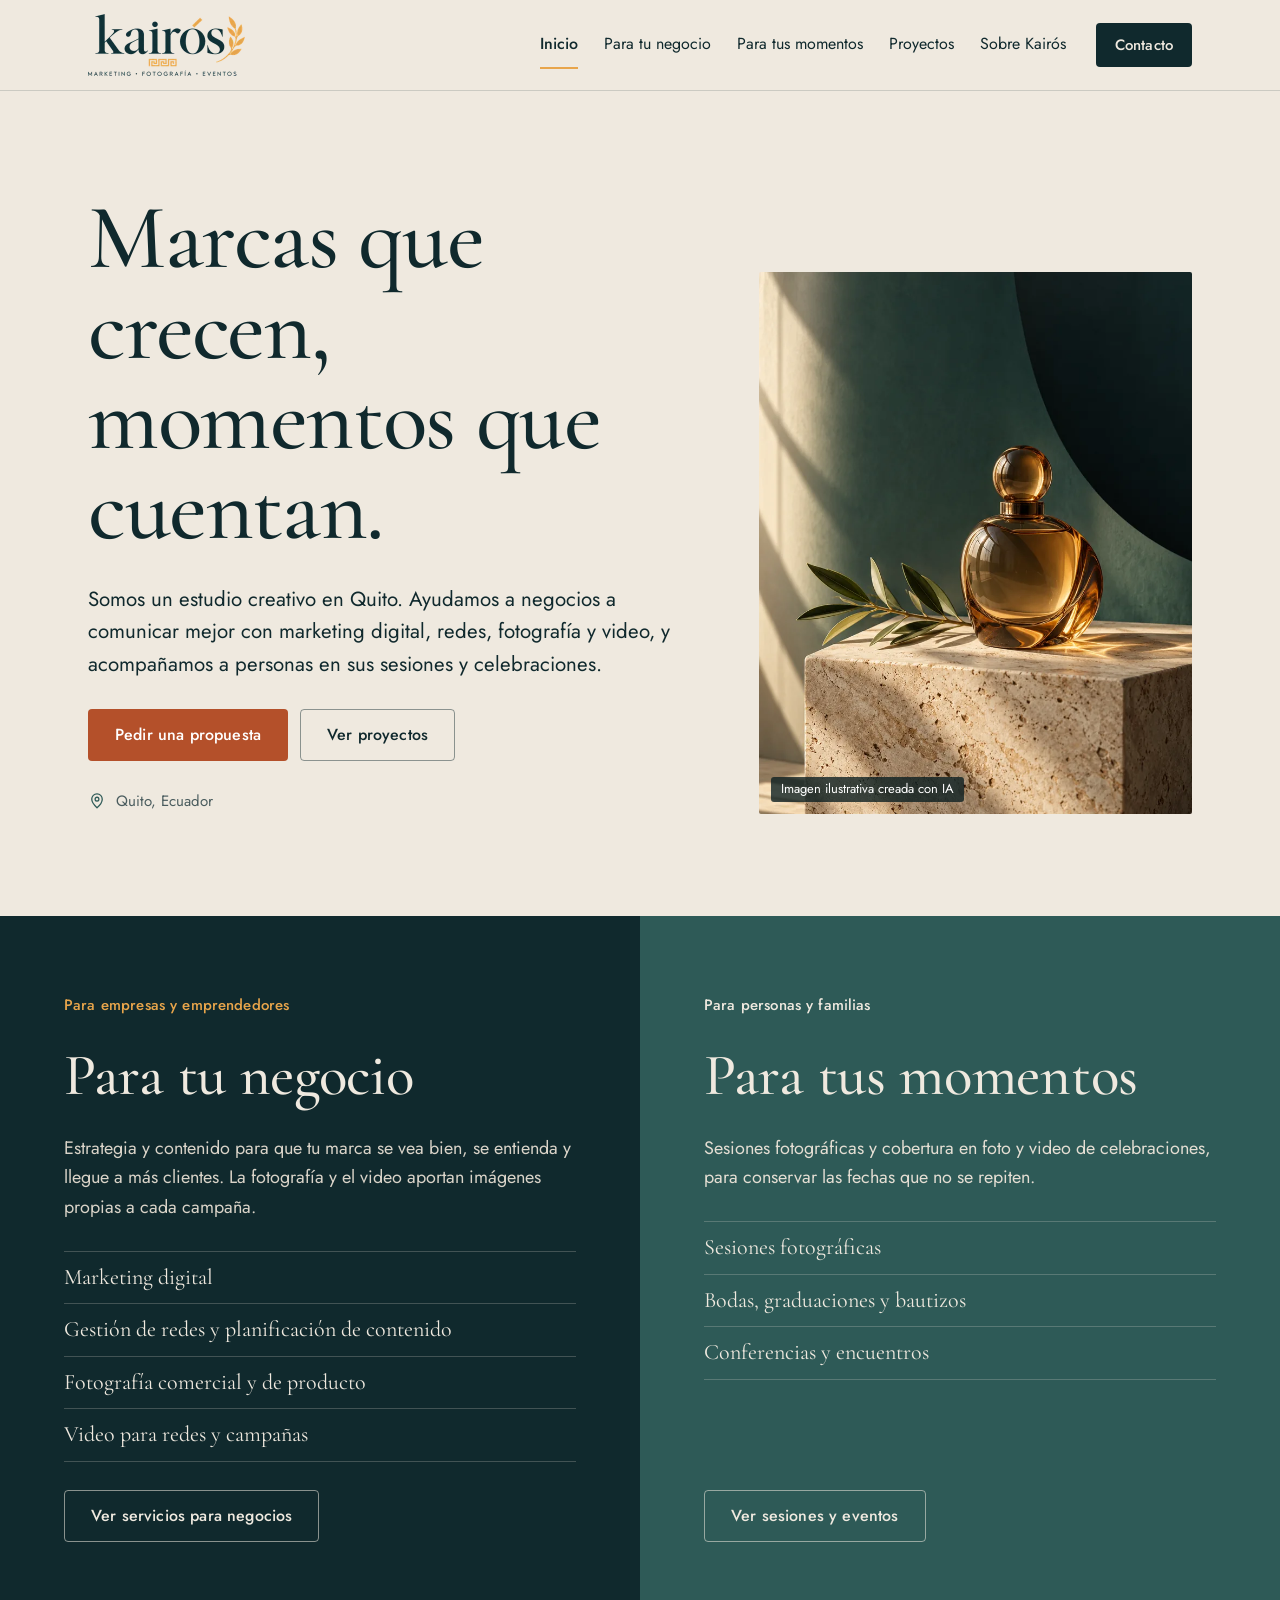
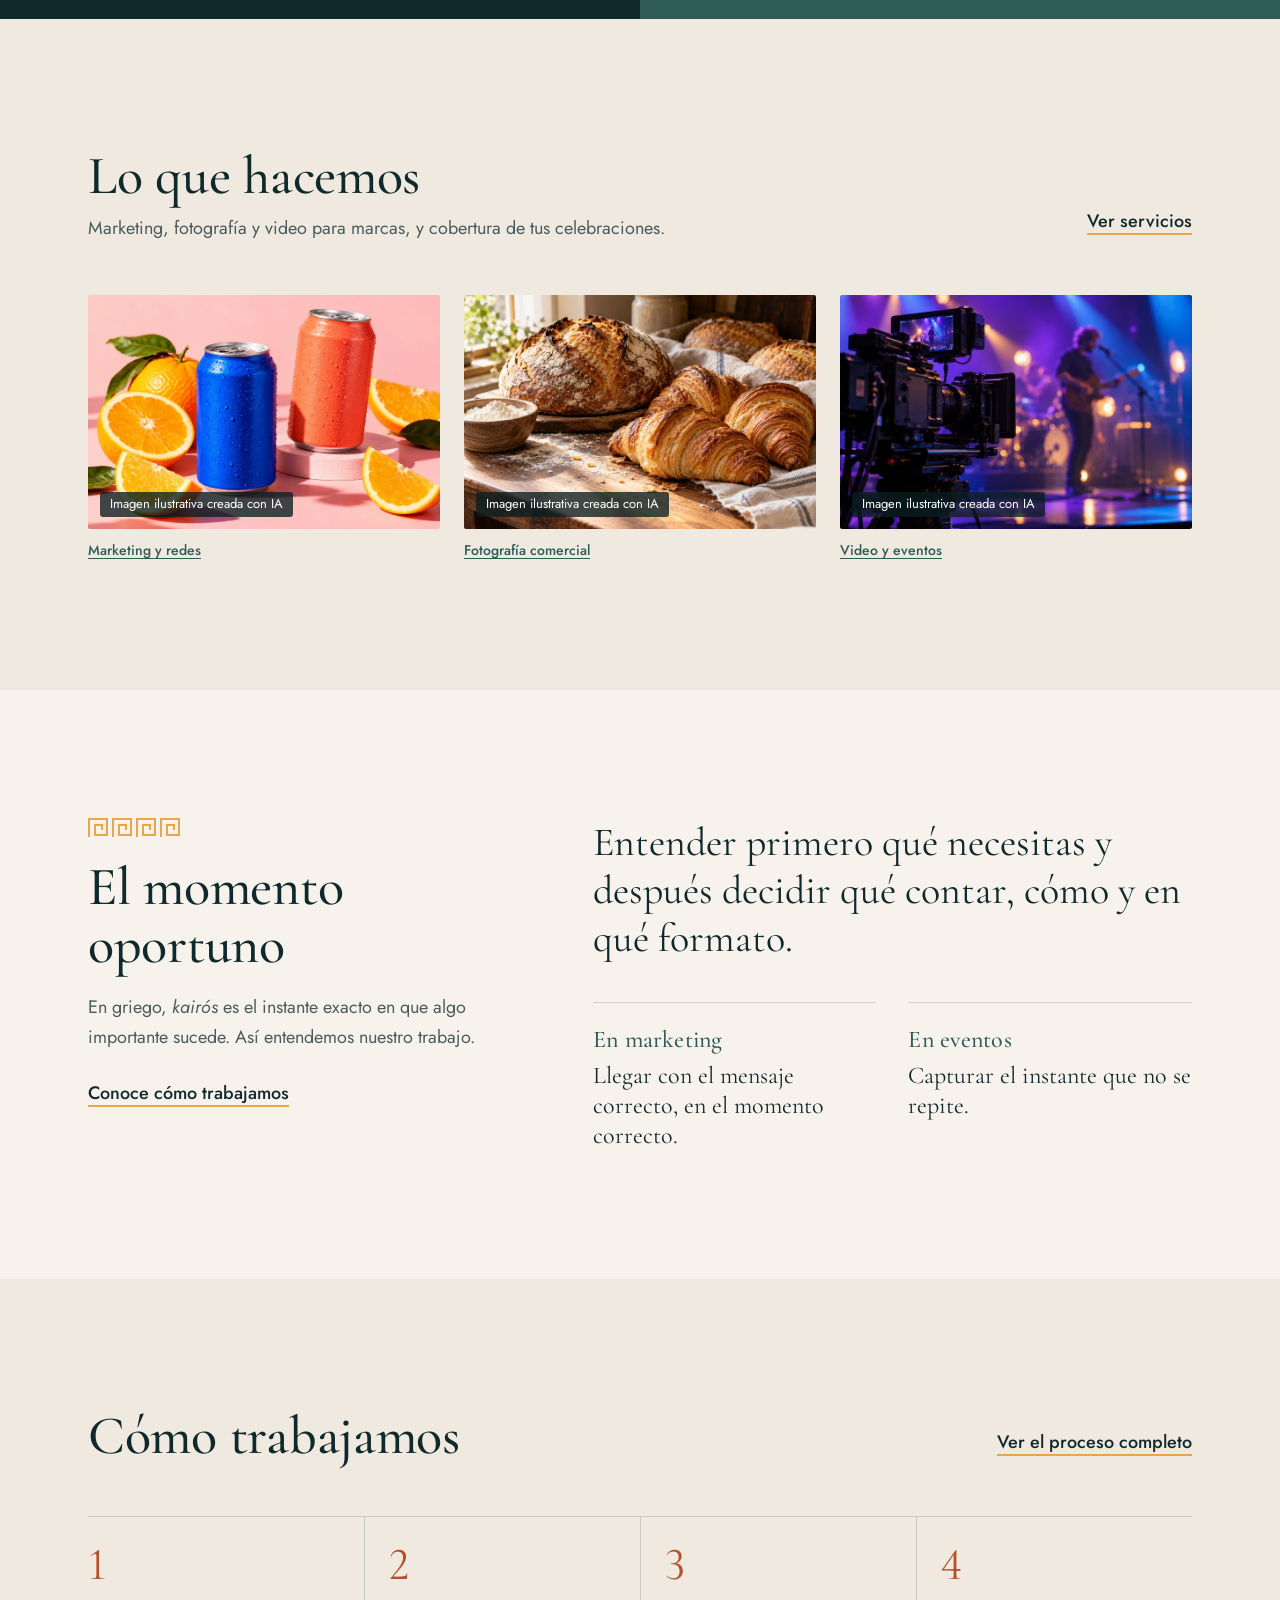
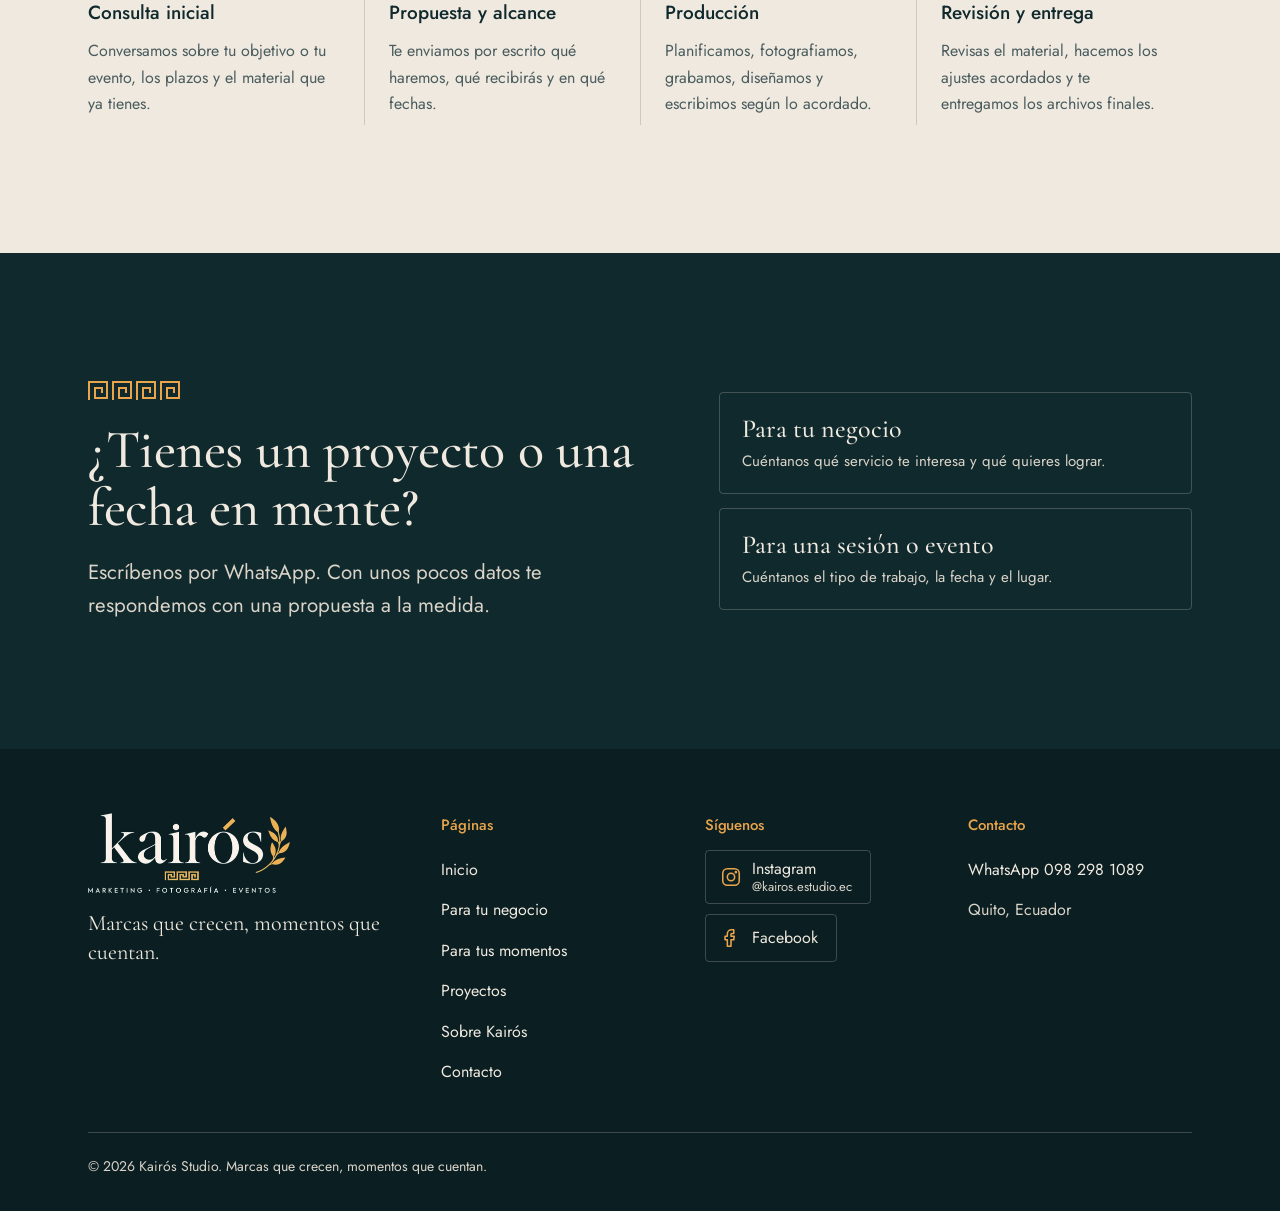
==== commit 37d546fc: "Revert "Sustituye las imágenes repetidas por las nuevas, según el tema de cada espacio" This reverts" ====
--- a/index.html
+++ b/index.html
@@ -98,7 +98,7 @@
 <a class="enlace-flecha" href="/negocio">Ver servicios</a>
 </div>
 <div class="proyectos" style="grid-template-columns: repeat(auto-fit, minmax(260px, 1fr)); gap: 32px 24px">
-<div class="pila-s"><figure class="foto foto--apaisada"><img src="/assets/fotos/moda-1600.webp" srcset="/assets/fotos/moda-800.webp 800w, /assets/fotos/moda-1600.webp 1600w" sizes="(max-width: 820px) 92vw, 46vw" width="1448" height="1086" alt="Mujer con traje rojo caminando frente a un muro azul intenso, en una toma de moda editorial" loading="lazy" decoding="async" style="object-position: 50% 4%"><figcaption class="foto-etiqueta">Imagen ilustrativa creada con IA</figcaption></figure><p class="proyecto-cat"><a href="/negocio#marketing">Marketing y redes</a></p></div><div class="pila-s"><figure class="foto foto--apaisada"><img src="/assets/fotos/tecnologia-1600.webp" srcset="/assets/fotos/tecnologia-800.webp 800w, /assets/fotos/tecnologia-1600.webp 1600w" sizes="(max-width: 820px) 92vw, 46vw" width="1448" height="1086" alt="Audífonos negros sobre un pedestal amarillo, con fondo naranja y sombras de hojas" loading="lazy" decoding="async"><figcaption class="foto-etiqueta">Imagen ilustrativa creada con IA</figcaption></figure><p class="proyecto-cat"><a href="/negocio#fotografia">Fotografía comercial</a></p></div><div class="pila-s"><figure class="foto foto--apaisada"><img src="/assets/fotos/conferencia-1600.webp" srcset="/assets/fotos/conferencia-800.webp 800w, /assets/fotos/conferencia-1600.webp 1600w" sizes="(max-width: 820px) 92vw, 46vw" width="1448" height="1086" alt="Ponente con micrófono de diadema hablando ante un auditorio iluminado en azul" loading="lazy" decoding="async" style="object-position: 35% 50%"><figcaption class="foto-etiqueta">Imagen ilustrativa creada con IA</figcaption></figure><p class="proyecto-cat"><a href="/negocio#video">Video y eventos</a></p></div>
+<div class="pila-s"><figure class="foto foto--apaisada"><img src="/assets/fotos/latas-1600.webp" srcset="/assets/fotos/latas-800.webp 800w, /assets/fotos/latas-1600.webp 1600w" sizes="(max-width: 820px) 92vw, 46vw" width="1448" height="1086" alt="Dos latas de bebida, azul y coral, con naranjas sobre fondo rosado" loading="lazy" decoding="async"><figcaption class="foto-etiqueta">Imagen ilustrativa creada con IA</figcaption></figure><p class="proyecto-cat"><a href="/negocio#marketing">Marketing y redes</a></p></div><div class="pila-s"><figure class="foto foto--apaisada"><img src="/assets/fotos/pan-1600.webp" srcset="/assets/fotos/pan-800.webp 800w, /assets/fotos/pan-1600.webp 1600w" sizes="(max-width: 820px) 92vw, 46vw" width="1448" height="1086" alt="Pan de masa madre y croissants sobre una mesa de madera con luz de ventana" loading="lazy" decoding="async"><figcaption class="foto-etiqueta">Imagen ilustrativa creada con IA</figcaption></figure><p class="proyecto-cat"><a href="/negocio#fotografia">Fotografía comercial</a></p></div><div class="pila-s"><figure class="foto foto--apaisada"><img src="/assets/fotos/camara-1600.webp" srcset="/assets/fotos/camara-800.webp 800w, /assets/fotos/camara-1600.webp 1600w" sizes="(max-width: 820px) 92vw, 46vw" width="1448" height="1086" alt="Cámara de cine grabando a un músico en un escenario con luces violetas" loading="lazy" decoding="async"><figcaption class="foto-etiqueta">Imagen ilustrativa creada con IA</figcaption></figure><p class="proyecto-cat"><a href="/negocio#video">Video y eventos</a></p></div>
 </div>
 </div>
 </section>
--- a/css/site.css
+++ b/css/site.css
@@ -294,7 +294,6 @@
 .proyectos { display: grid; grid-template-columns: repeat(2, minmax(0, 1fr)); gap: 56px 40px; }
 .proyecto { display: flex; flex-direction: column; gap: 18px; }
 .proyecto[hidden] { display: none; }
-.proyecto-ejemplo { font-size: 15px; color: var(--tinta-suave); margin-top: -6px; }
 .proyecto-cat { font-size: 14px; font-weight: 500; color: var(--jade); }
 .proyecto dl { margin: 0; display: grid; grid-template-columns: minmax(0, 1fr); gap: 0; }
 .proyecto dl > div { display: grid; grid-template-columns: 9.5em minmax(0, 1fr); gap: 16px; padding: 12px 0; border-top: 1px solid var(--linea); }
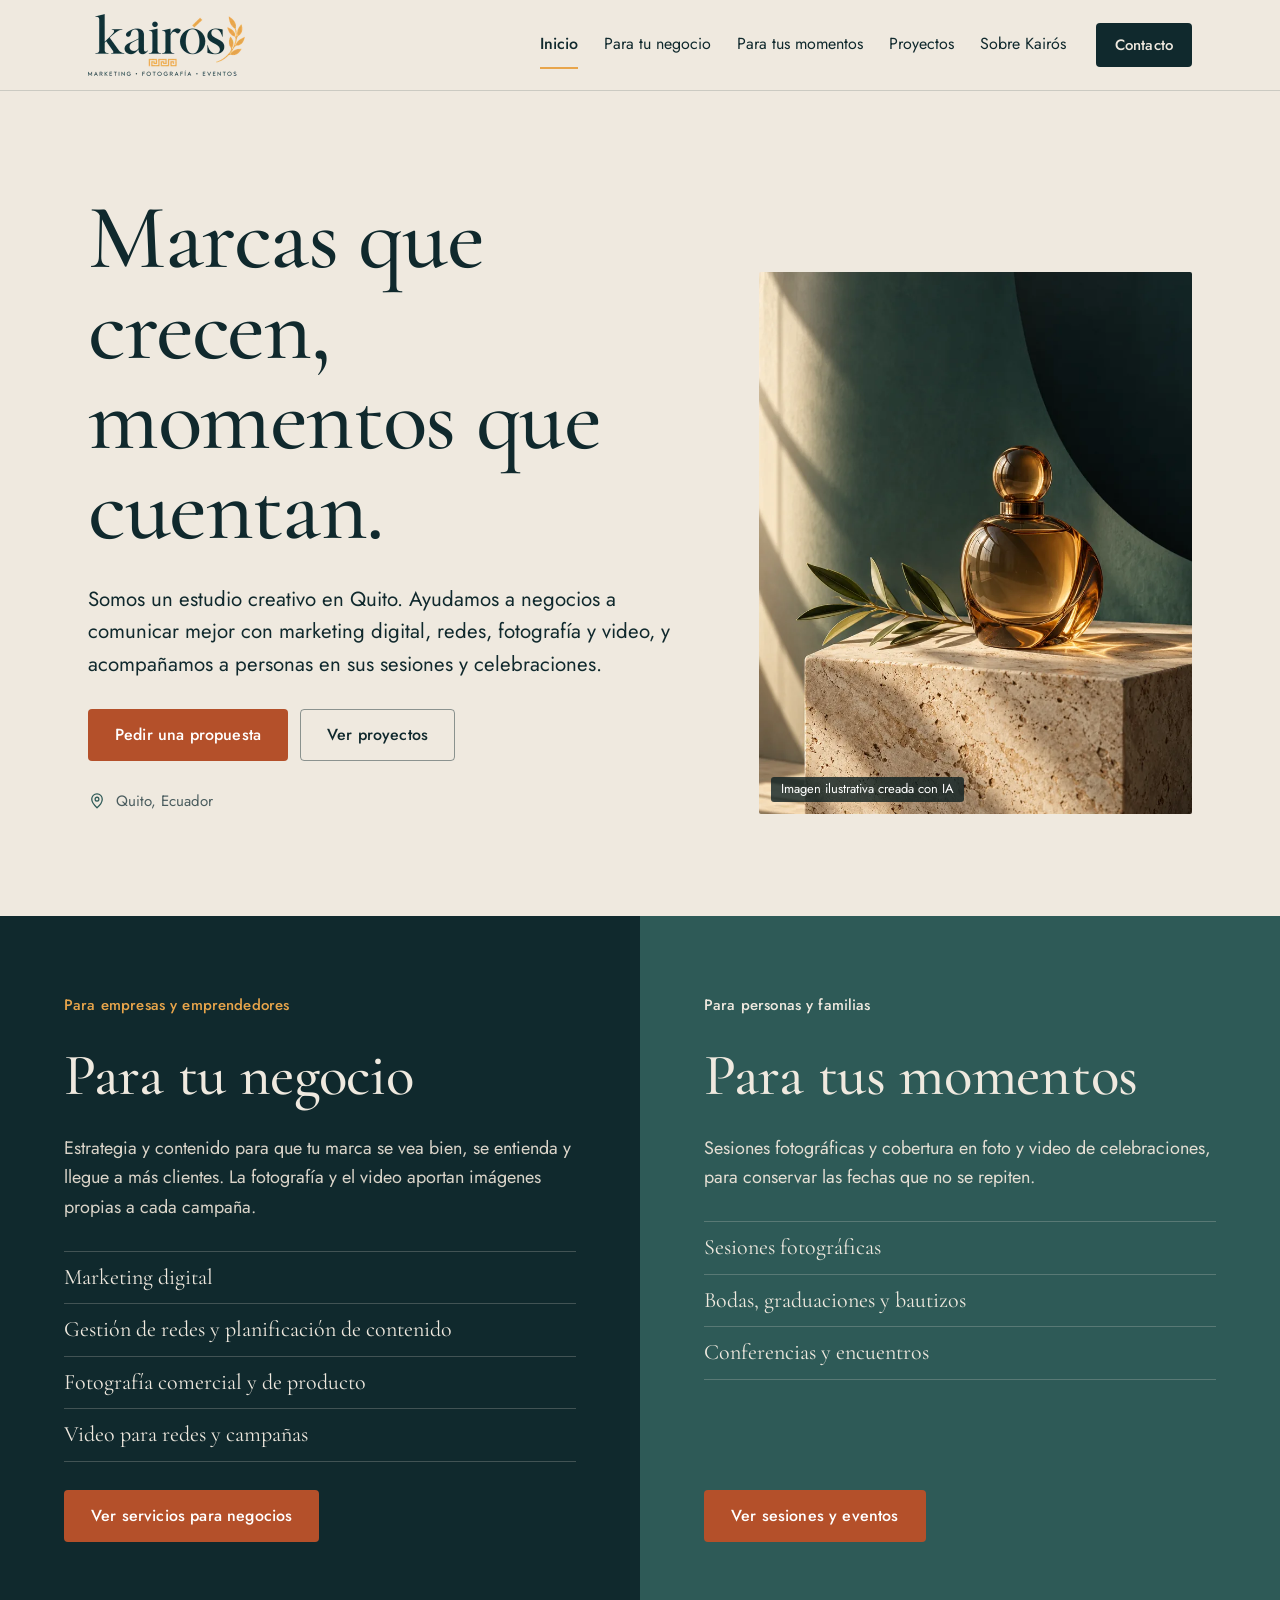
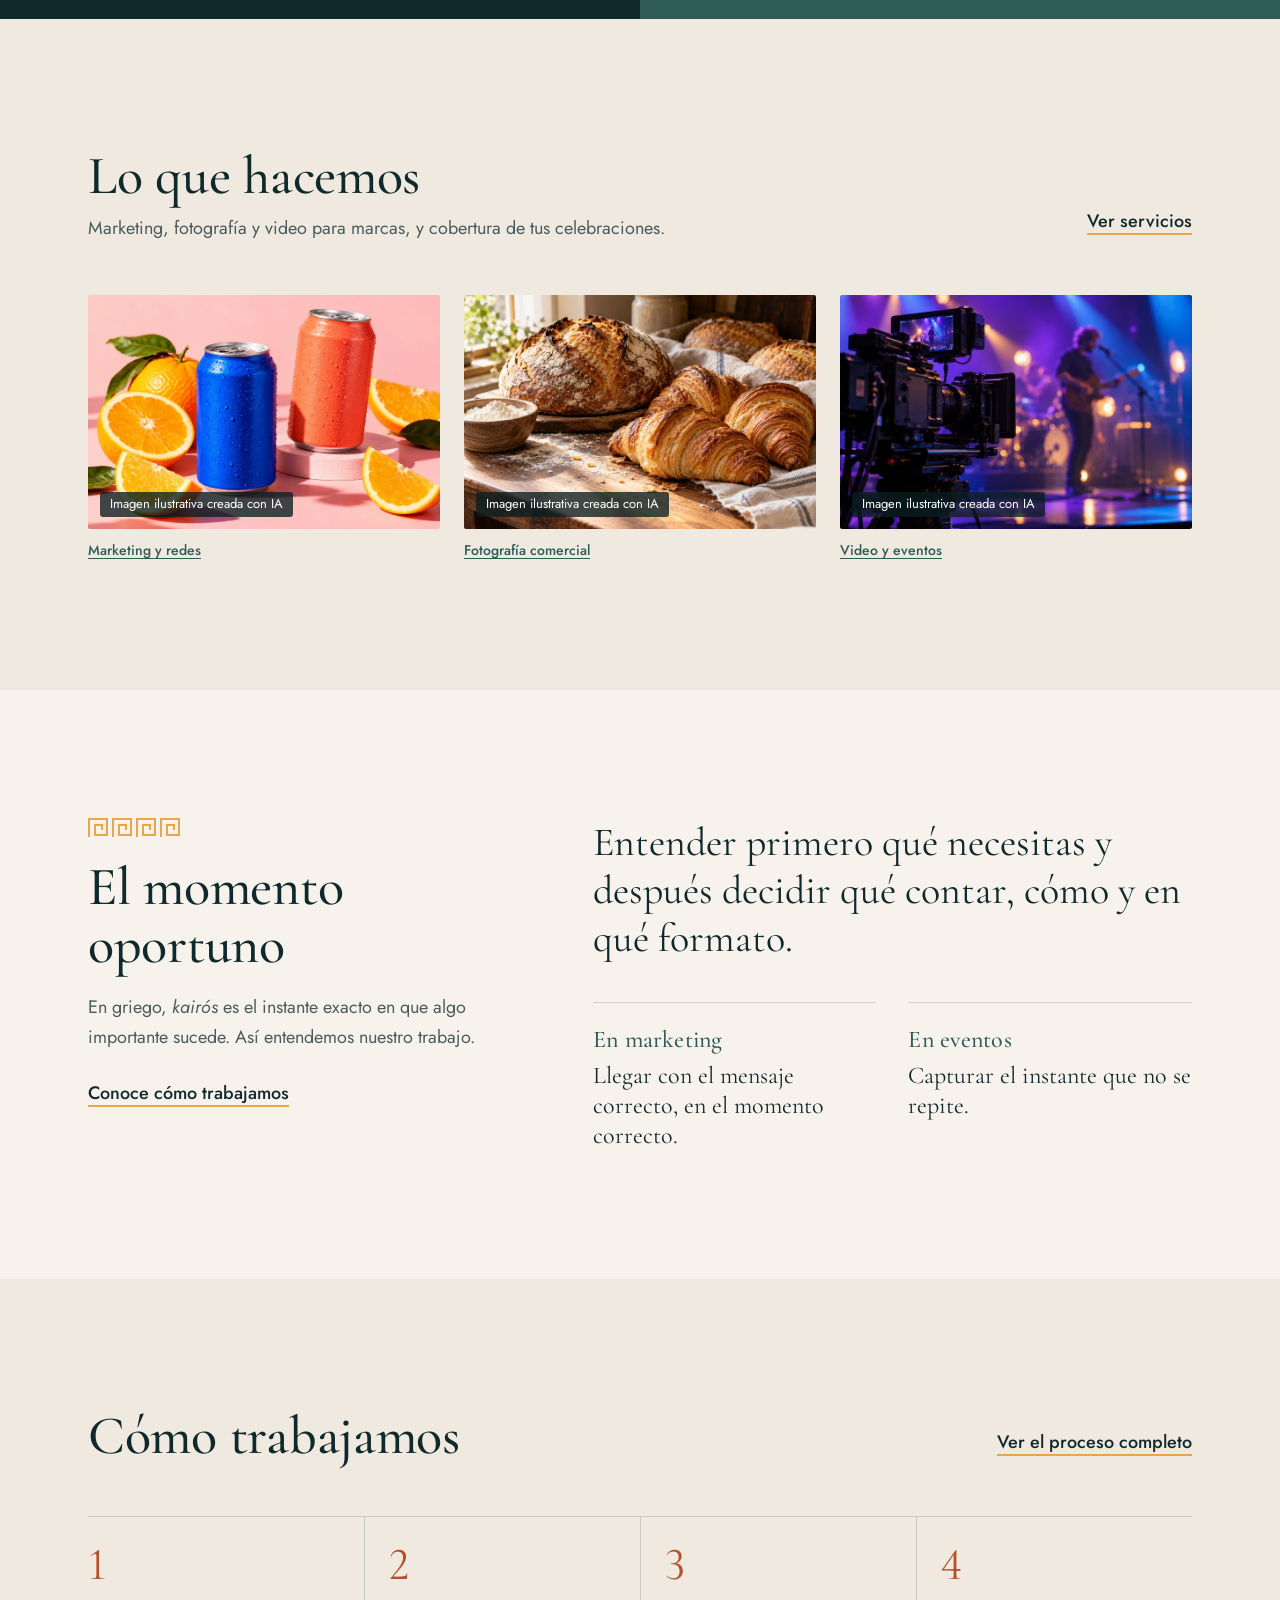
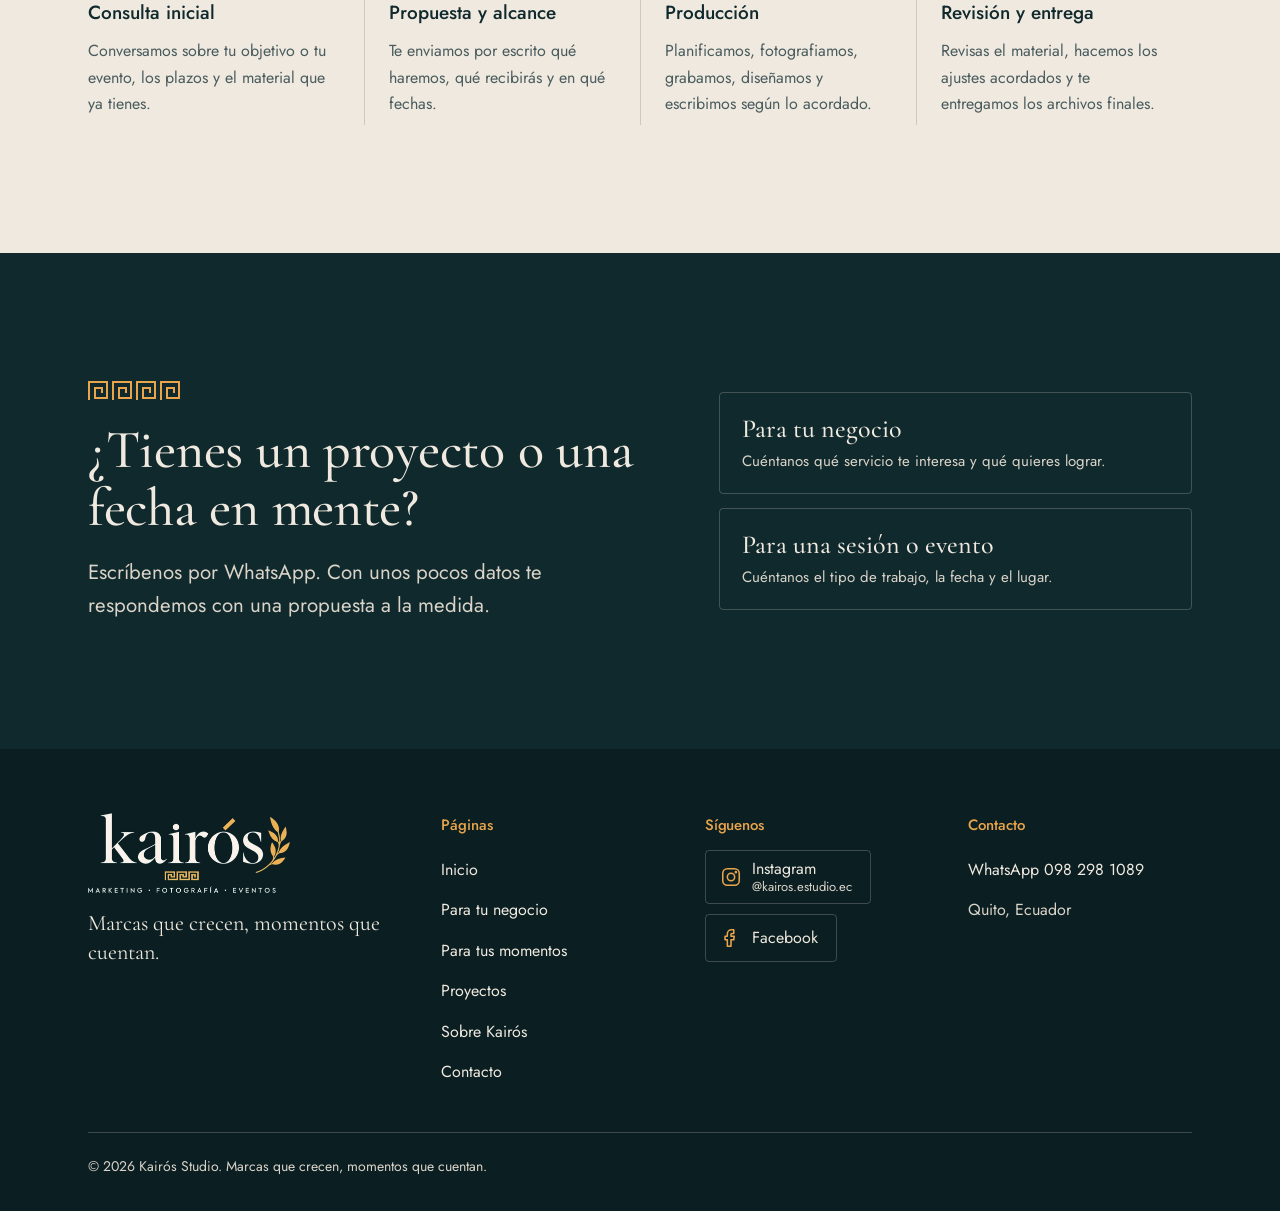
==== commit 1eaaa8c4: "Botones de los recorridos en terracota «Ver servicios para negocios» y «Ver sesiones y eventos» pasa" ====
--- a/index.html
+++ b/index.html
@@ -76,7 +76,7 @@
 <ul class="recorrido-lista">
 <li>Marketing digital</li><li>Gestión de redes y planificación de contenido</li><li>Fotografía comercial y de producto</li><li>Video para redes y campañas</li>
 </ul>
-<div class="botones"><a class="btn btn-linea" href="/negocio">Ver servicios para negocios</a></div>
+<div class="botones"><a class="btn btn-principal" href="/negocio">Ver servicios para negocios</a></div>
 </div>
 <div class="recorrido recorrido--momentos sobre-jade">
 <p class="etiqueta">Para personas y familias</p>
@@ -87,7 +87,7 @@
 <li>Bodas, graduaciones y bautizos</li>
 <li>Conferencias y encuentros</li>
 </ul>
-<div class="botones"><a class="btn btn-linea" href="/momentos">Ver sesiones y eventos</a></div>
+<div class="botones"><a class="btn btn-principal" href="/momentos">Ver sesiones y eventos</a></div>
 </div>
 </section>
 
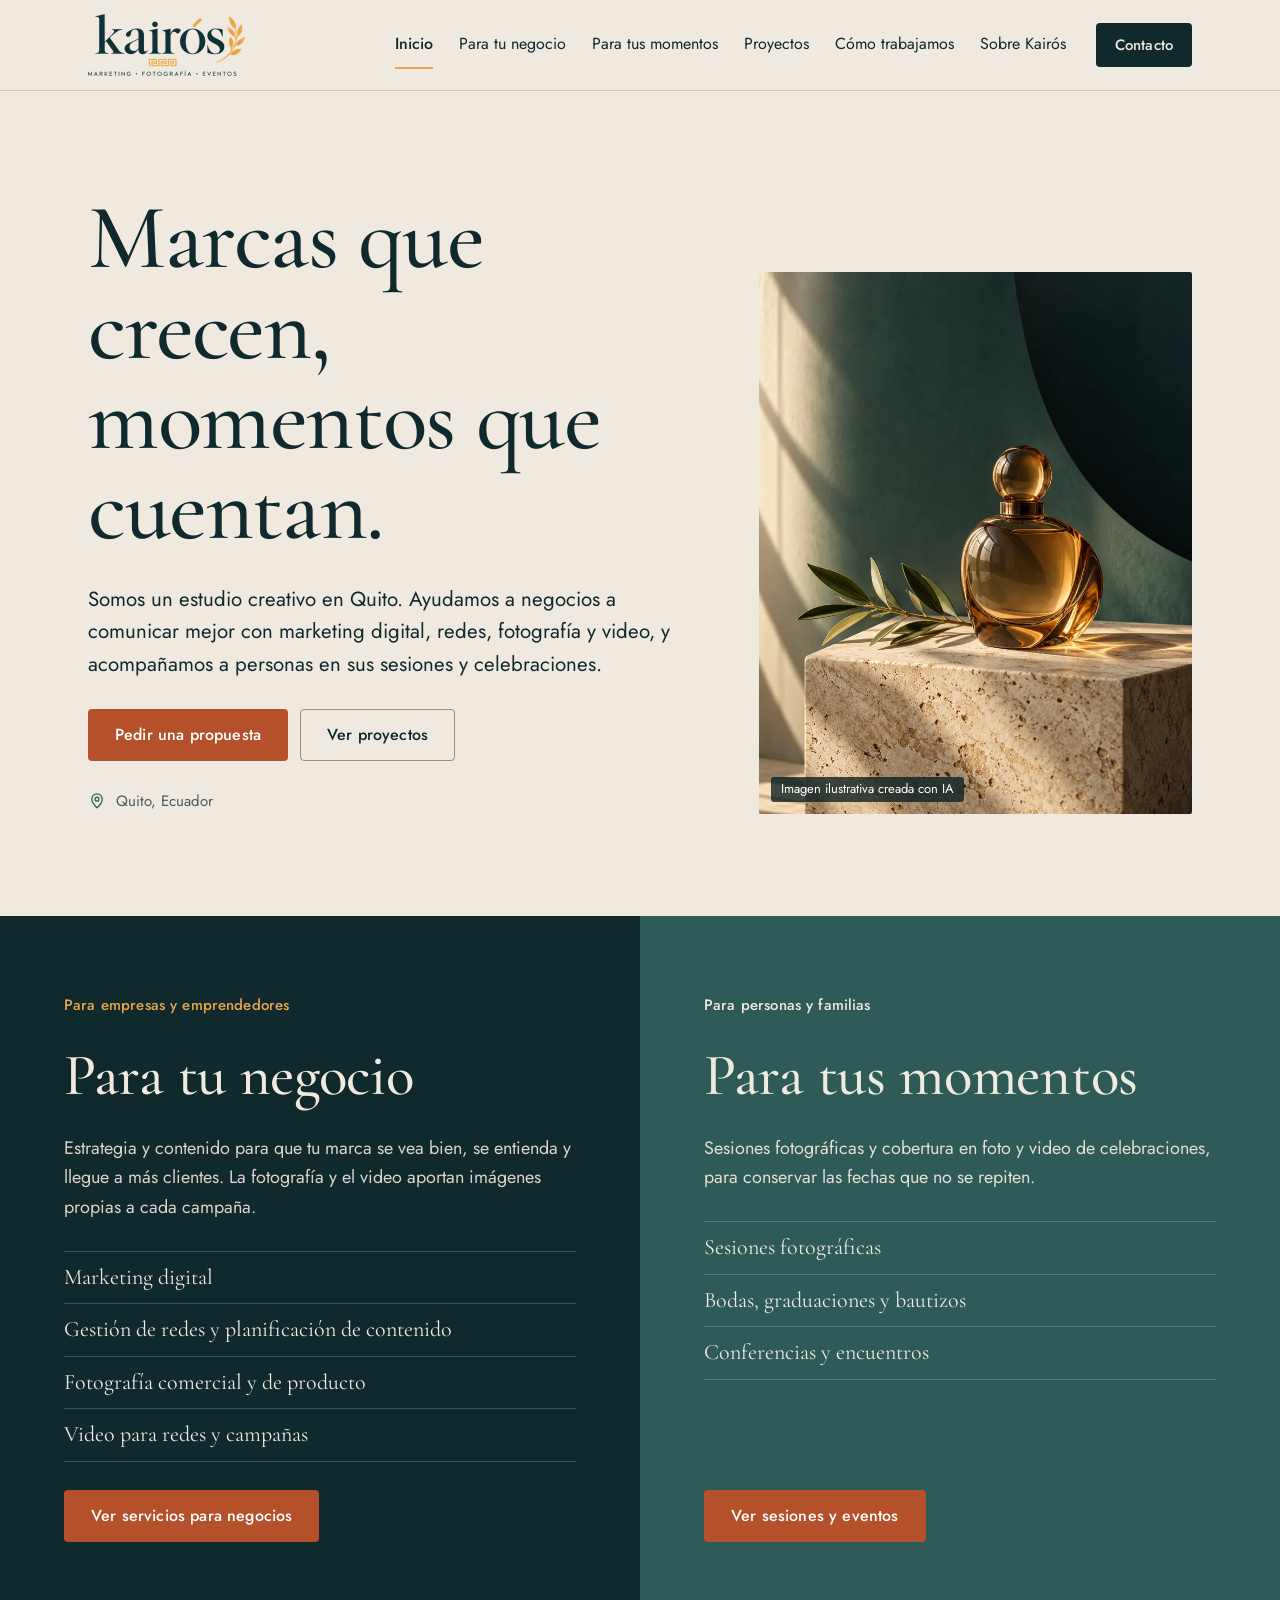
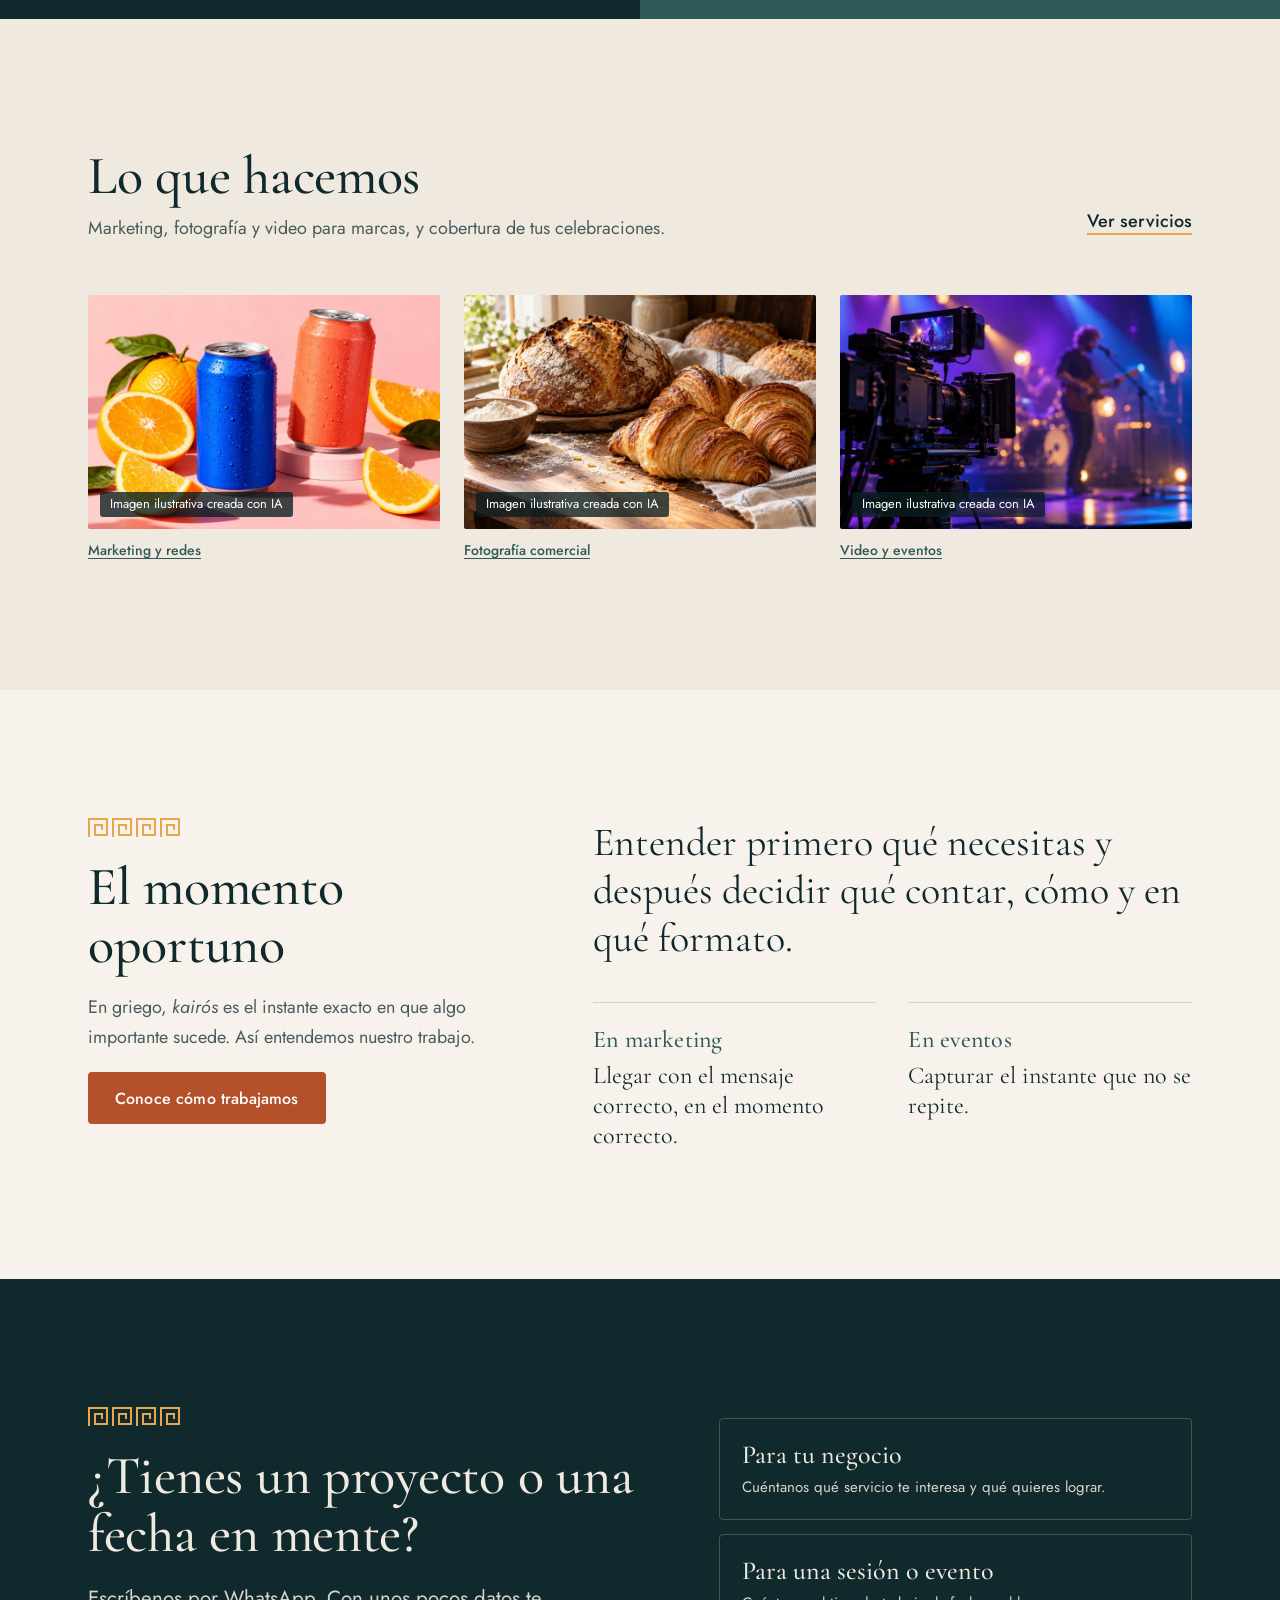
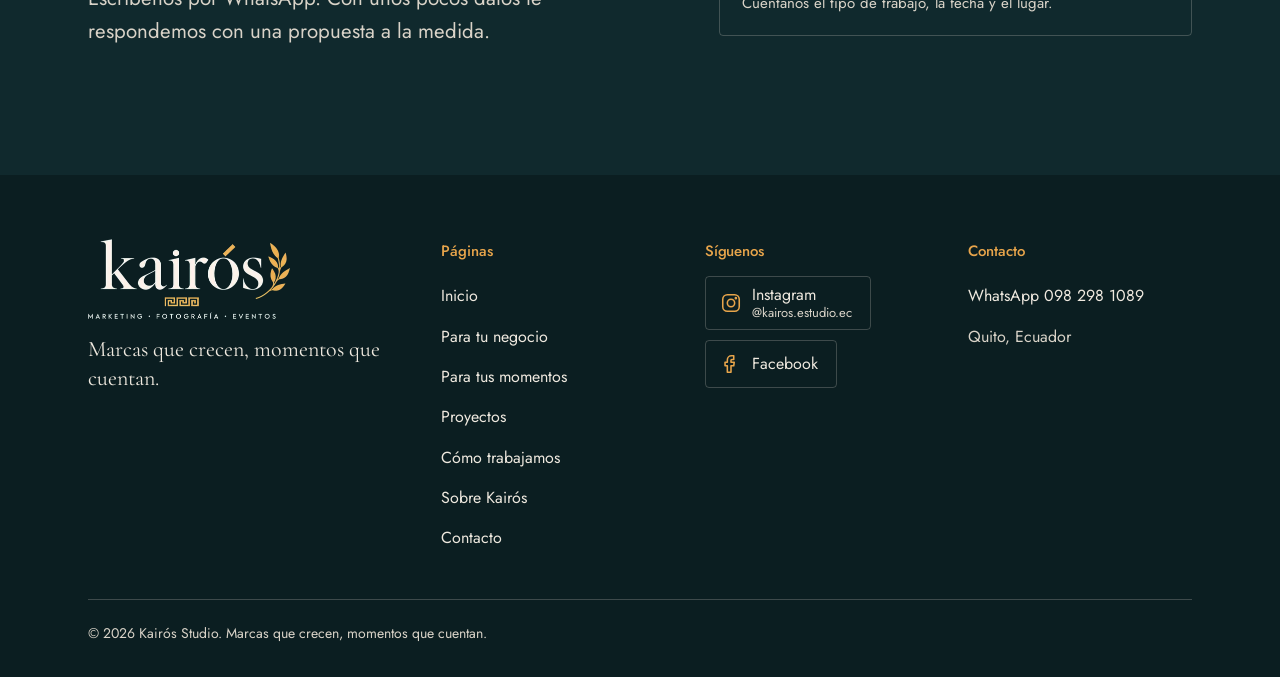
==== commit 58fe4fe4: "Nueva pestaña «Cómo trabajamos» - Página /como-trabajamos con el proceso completo, en el menú y el p" ====
--- a/index.html
+++ b/index.html
@@ -23,7 +23,7 @@
 <link rel="stylesheet" href="/css/site.css">
 <script>
 document.documentElement.classList.add('js');
-(function(){var m={'#servicios':'/negocio','#proceso':'/sobre#proceso','#eventos':'/momentos','#portafolio':'/proyectos','#nosotros':'/sobre'};function ir(){var p=location.pathname;if((p==='/'||p==='/index.html'||p==='/index')&&m[location.hash]){location.replace(m[location.hash]);}}ir();window.addEventListener('hashchange',ir);})();
+(function(){var m={'#servicios':'/negocio','#proceso':'/como-trabajamos','#eventos':'/momentos','#portafolio':'/proyectos','#nosotros':'/sobre'};function ir(){var p=location.pathname;if((p==='/'||p==='/index.html'||p==='/index')&&m[location.hash]){location.replace(m[location.hash]);}else if((p==='/sobre'||p==='/sobre.html')&&location.hash==='#proceso'){location.replace('/como-trabajamos');}}ir();window.addEventListener('hashchange',ir);})();
 </script>
 <script src="/js/site.js" defer></script>
 <script type="application/ld+json">
@@ -49,6 +49,7 @@
 <a class="menu-enlace" href="/negocio">Para tu negocio</a>
 <a class="menu-enlace" href="/momentos">Para tus momentos</a>
 <a class="menu-enlace" href="/proyectos">Proyectos</a>
+<a class="menu-enlace" href="/como-trabajamos">Cómo trabajamos</a>
 <a class="menu-enlace" href="/sobre">Sobre Kairós</a>
 <a class="btn btn-oscuro btn-s" href="/contacto">Contacto</a>
 </nav>
@@ -109,7 +110,7 @@
 <svg class="greca" viewBox="0 0 96 20" aria-hidden="true" focusable="false"><path d="M1 19V1h18v16H7V7h7v5M25 19V1h18v16H31V7h7v5M49 19V1h18v16H55V7h7v5M73 19V1h18v16H79V7h7v5" fill="none" stroke="currentColor" stroke-width="2"></path></svg>
 <h2 id="enfoque-titulo" class="t-seccion">El momento oportuno</h2>
 <p class="suave">En griego, <em>kairós</em> es el instante exacto en que algo importante sucede. Así entendemos nuestro trabajo.</p>
-<a class="enlace-flecha" href="/sobre">Conoce cómo trabajamos</a>
+<div class="botones"><a class="btn btn-principal" href="/como-trabajamos">Conoce cómo trabajamos</a></div>
 </div>
 <div>
 <blockquote>Entender primero qué necesitas y después decidir qué contar, cómo y en qué formato.</blockquote>
@@ -118,16 +119,6 @@
 <div><p class="etiqueta">En eventos</p><p>Capturar el instante que no se repite.</p></div>
 </div>
 </div>
-</div>
-</section>
-
-<section class="bloque" aria-labelledby="proceso-titulo">
-<div class="wrap">
-<div class="encabezado-fila">
-<h2 id="proceso-titulo" class="t-seccion">Cómo trabajamos</h2>
-<a class="enlace-flecha" href="/sobre#proceso">Ver el proceso completo</a>
-</div>
-<ol class="pasos"><li><h3>Consulta inicial</h3><p>Conversamos sobre tu objetivo o tu evento, los plazos y el material que ya tienes.</p></li><li><h3>Propuesta y alcance</h3><p>Te enviamos por escrito qué haremos, qué recibirás y en qué fechas.</p></li><li><h3>Producción</h3><p>Planificamos, fotografiamos, grabamos, diseñamos y escribimos según lo acordado.</p></li><li><h3>Revisión y entrega</h3><p>Revisas el material, hacemos los ajustes acordados y te entregamos los archivos finales.</p></li></ol>
 </div>
 </section>
 
@@ -158,6 +149,7 @@
 <li><a href="/negocio">Para tu negocio</a></li>
 <li><a href="/momentos">Para tus momentos</a></li>
 <li><a href="/proyectos">Proyectos</a></li>
+<li><a href="/como-trabajamos">Cómo trabajamos</a></li>
 <li><a href="/sobre">Sobre Kairós</a></li>
 <li><a href="/contacto">Contacto</a></li>
 </ul>
--- a/css/site.css
+++ b/css/site.css
@@ -127,7 +127,7 @@
 .boton-menu[aria-expanded="true"] .ico-abrir { display: none; }
 .boton-menu[aria-expanded="true"] .ico-cerrar { display: inline; }
 
-@media (max-width: 1000px) {
+@media (max-width: 1100px) {
   .js .boton-menu { display: inline-flex; }
   .js .menu { display: none; }
   .js .menu.abierto { display: flex; flex-direction: column; align-items: stretch; gap: 0; width: 100%; padding: 6px 0 8px; font-size: 18px; }
@@ -309,6 +309,21 @@
 .mv p.grande { font-family: var(--serif); font-size: clamp(24px, 2.4vw, 30px); line-height: 1.3; }
 .enfoque { display: grid; grid-template-columns: repeat(3, minmax(0, 1fr)); gap: 32px; }
 .enfoque > div { border-top: 2px solid var(--petroleo); padding-top: 18px; }
+/* Con foto: la foto va arriba y la línea separa la foto del título */
+.enfoque > div:has(> .foto) { border-top: 0; padding-top: 0; }
+/* «Nuestro enfoque» con foto al lado del texto, intercalada: derecha, izquierda, derecha */
+.enfoque--alterno { display: flex; flex-direction: column; gap: clamp(40px, 5vw, 56px); max-width: 900px; }
+.enfoque--alterno > div { display: grid; grid-template-columns: minmax(0, 1fr) minmax(0, 300px); gap: 20px 48px; align-items: center; }
+.enfoque--alterno > div > * { margin-top: 0; }
+.enfoque--alterno > div > .foto { order: 2; }
+.enfoque--alterno > div:nth-child(even) { grid-template-columns: minmax(0, 300px) minmax(0, 1fr); }
+.enfoque--alterno > div:nth-child(even) > .foto { order: 0; }
+.enfoque-texto { border-top: 2px solid var(--petroleo); padding-top: 18px; display: flex; flex-direction: column; gap: 10px; }
+.enfoque-texto h3, .enfoque-texto p { margin: 0; }
+@media (max-width: 700px) {
+  .enfoque--alterno > div, .enfoque--alterno > div:nth-child(even) { grid-template-columns: minmax(0, 1fr); }
+  .enfoque--alterno > div > .foto, .enfoque--alterno > div:nth-child(even) > .foto { order: 0; width: 100%; max-width: 300px; }
+}
 @media (max-width: 860px) { .mv, .enfoque { grid-template-columns: minmax(0, 1fr); } }
 
 /* ---------- Contacto ---------- */
